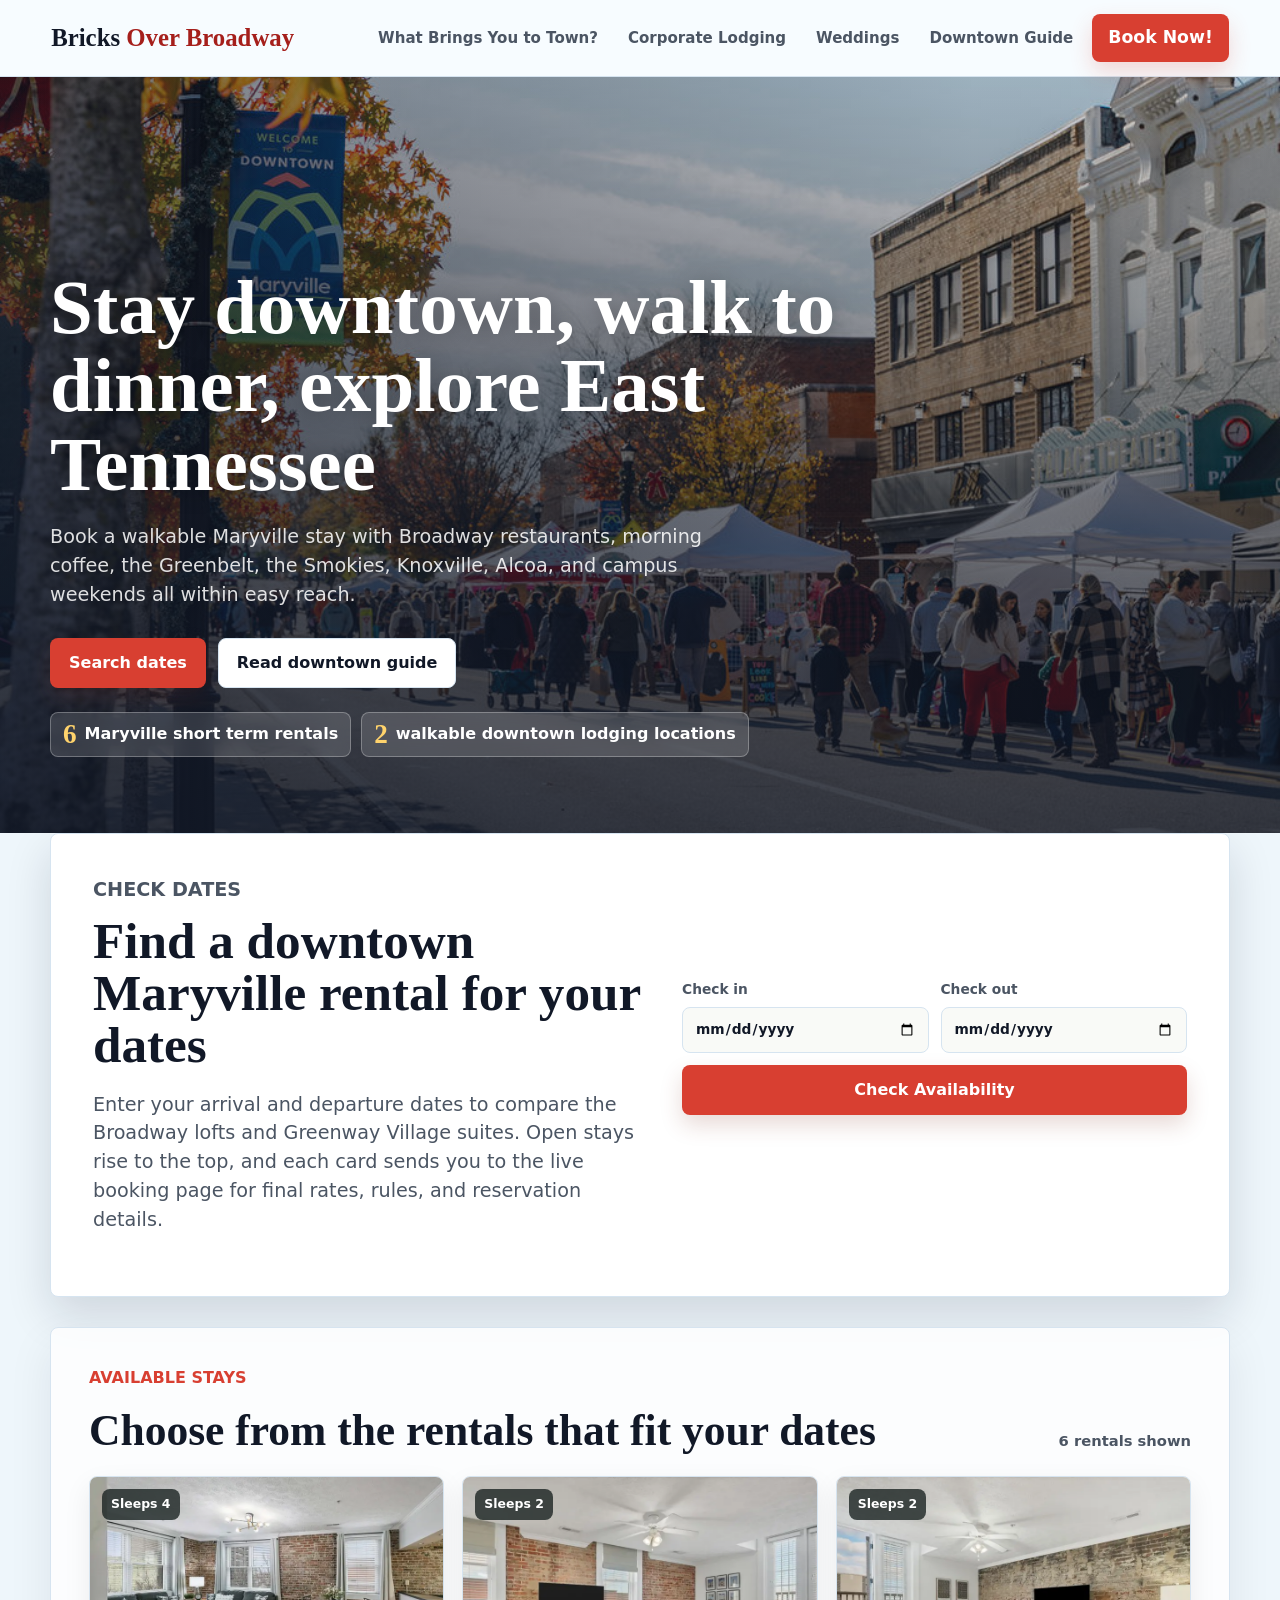
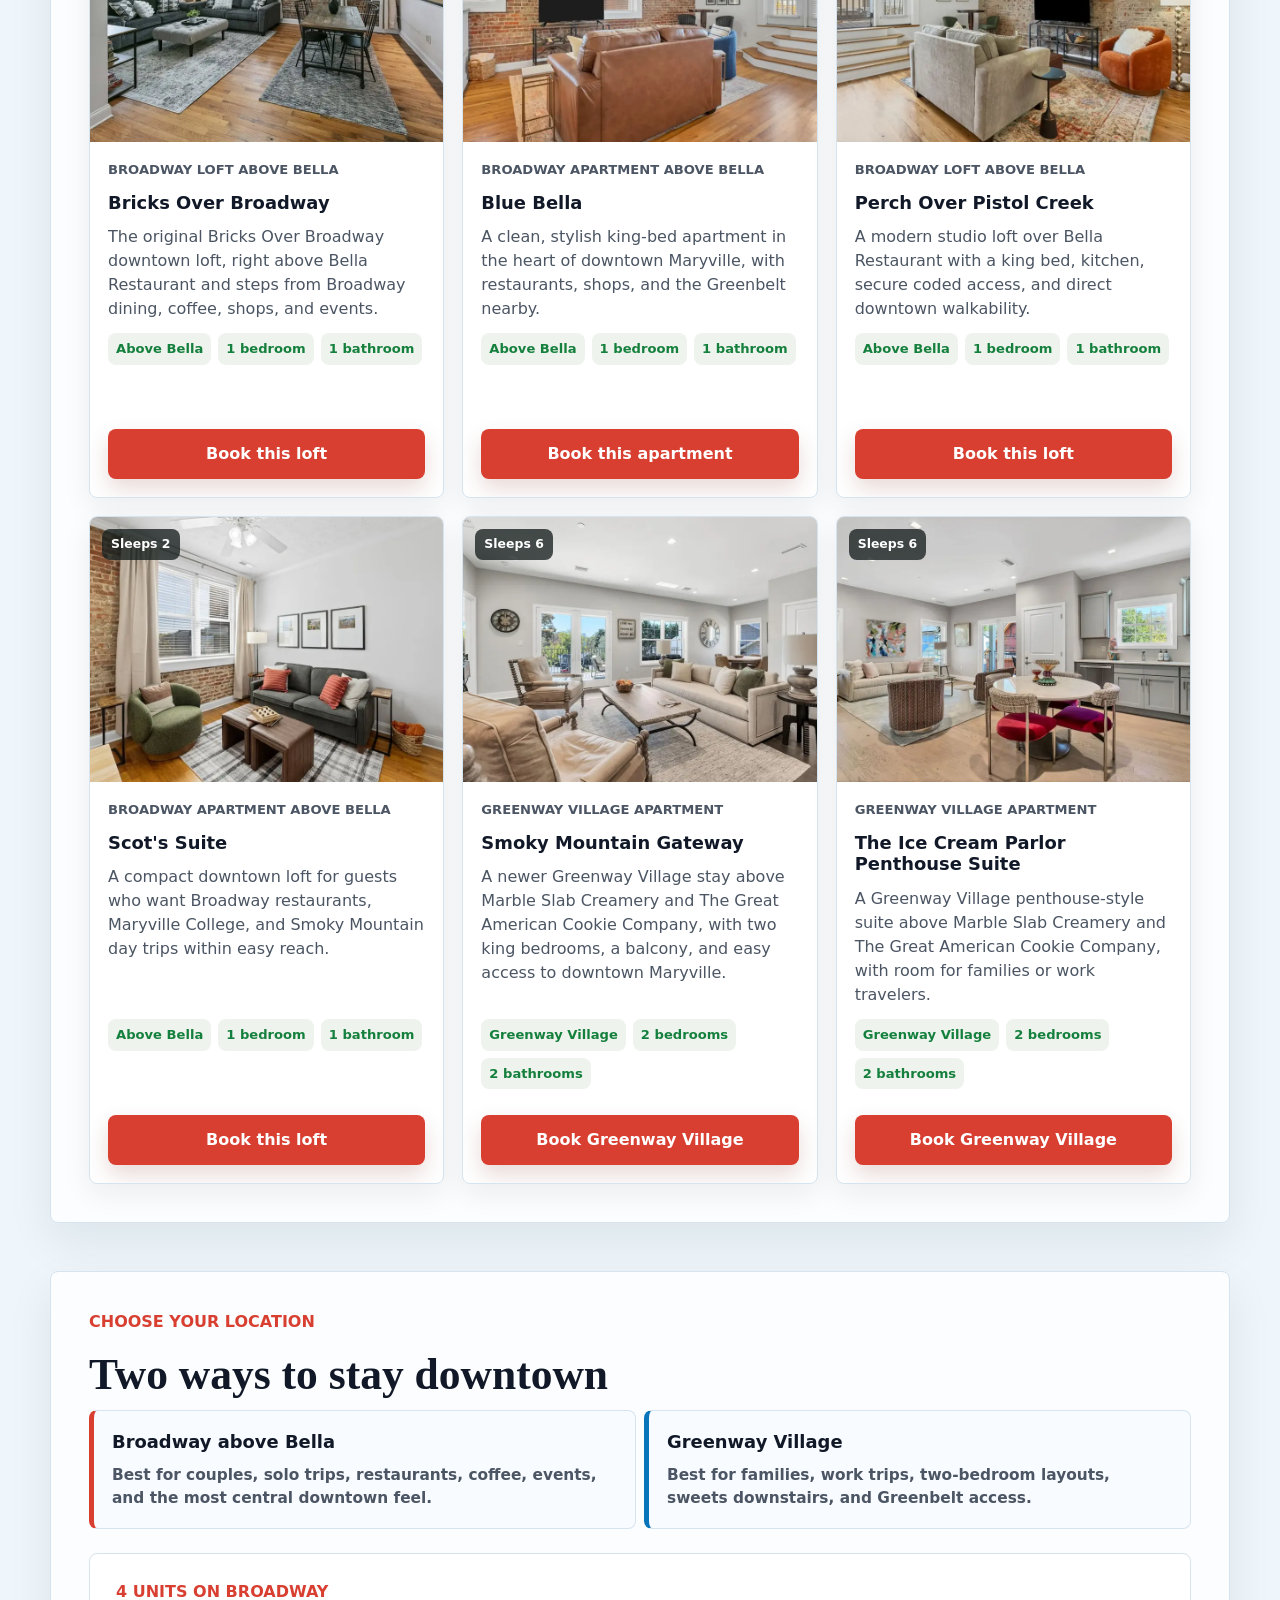
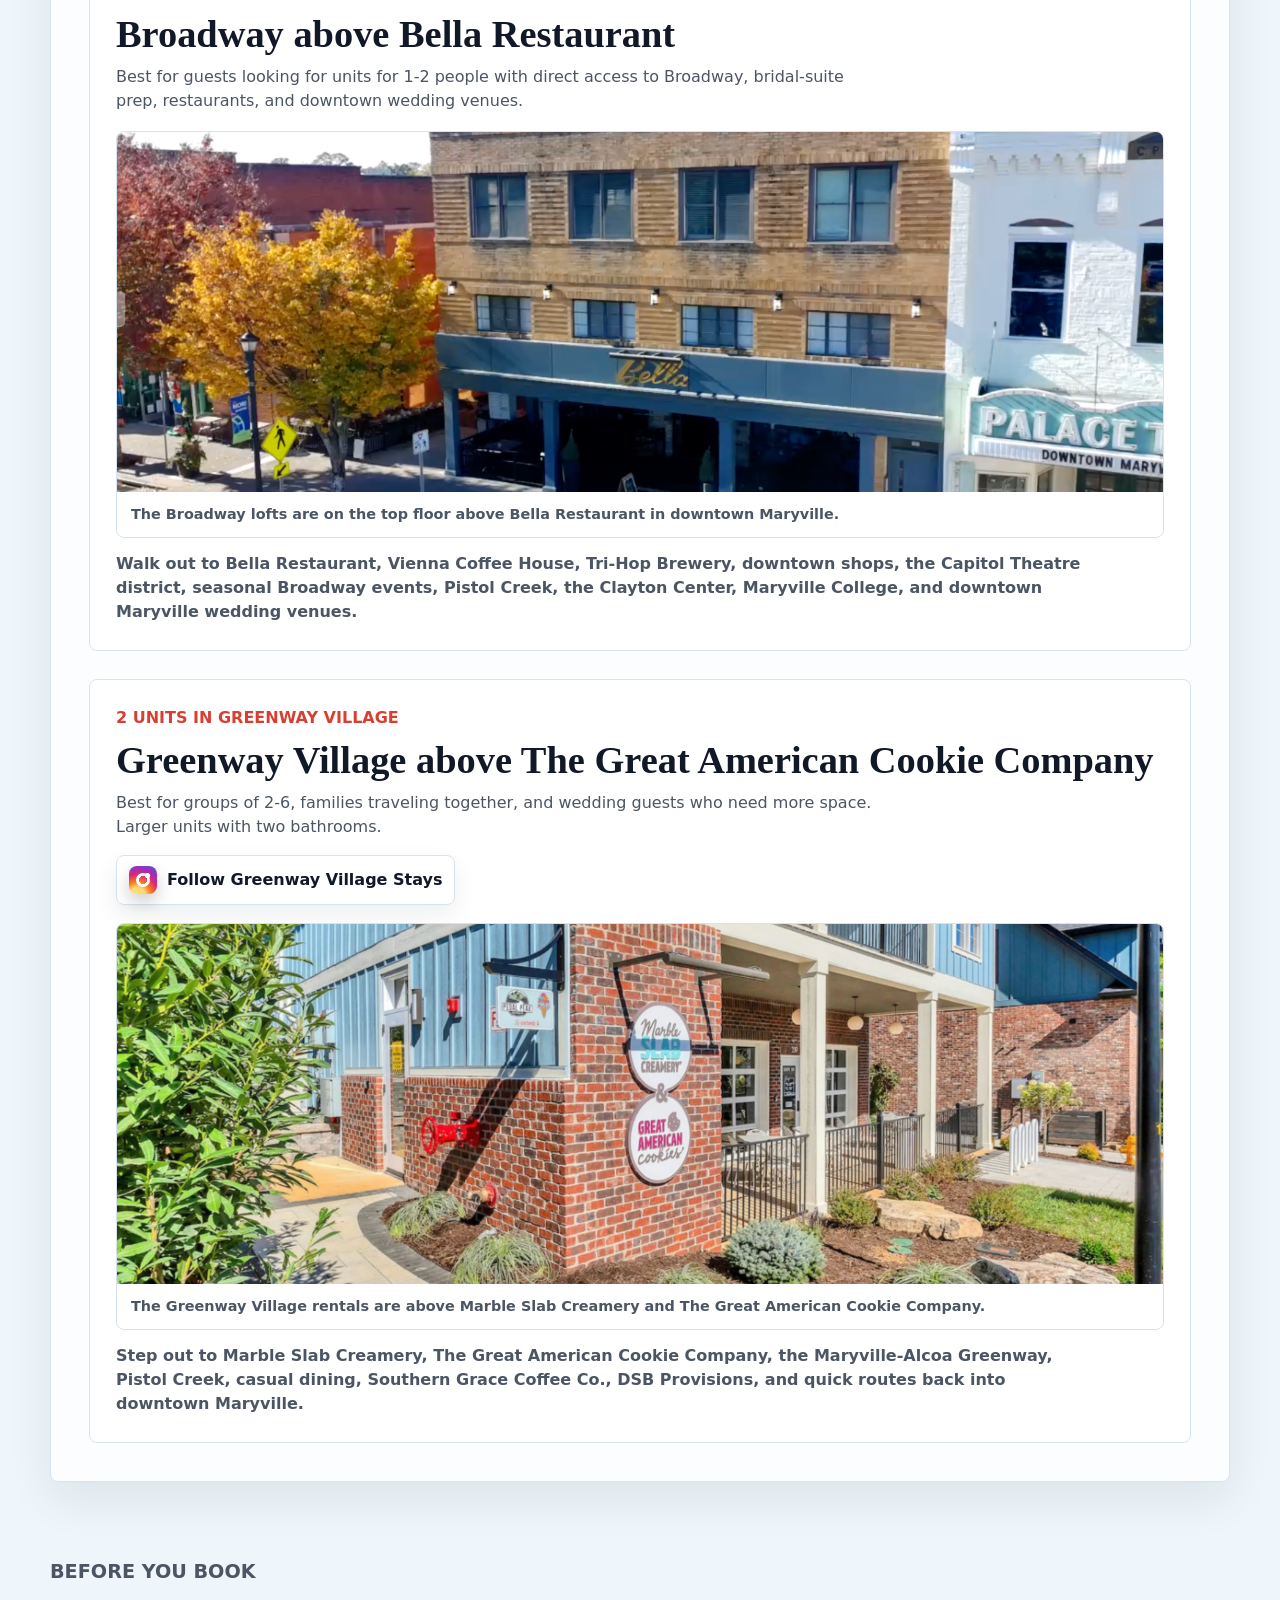
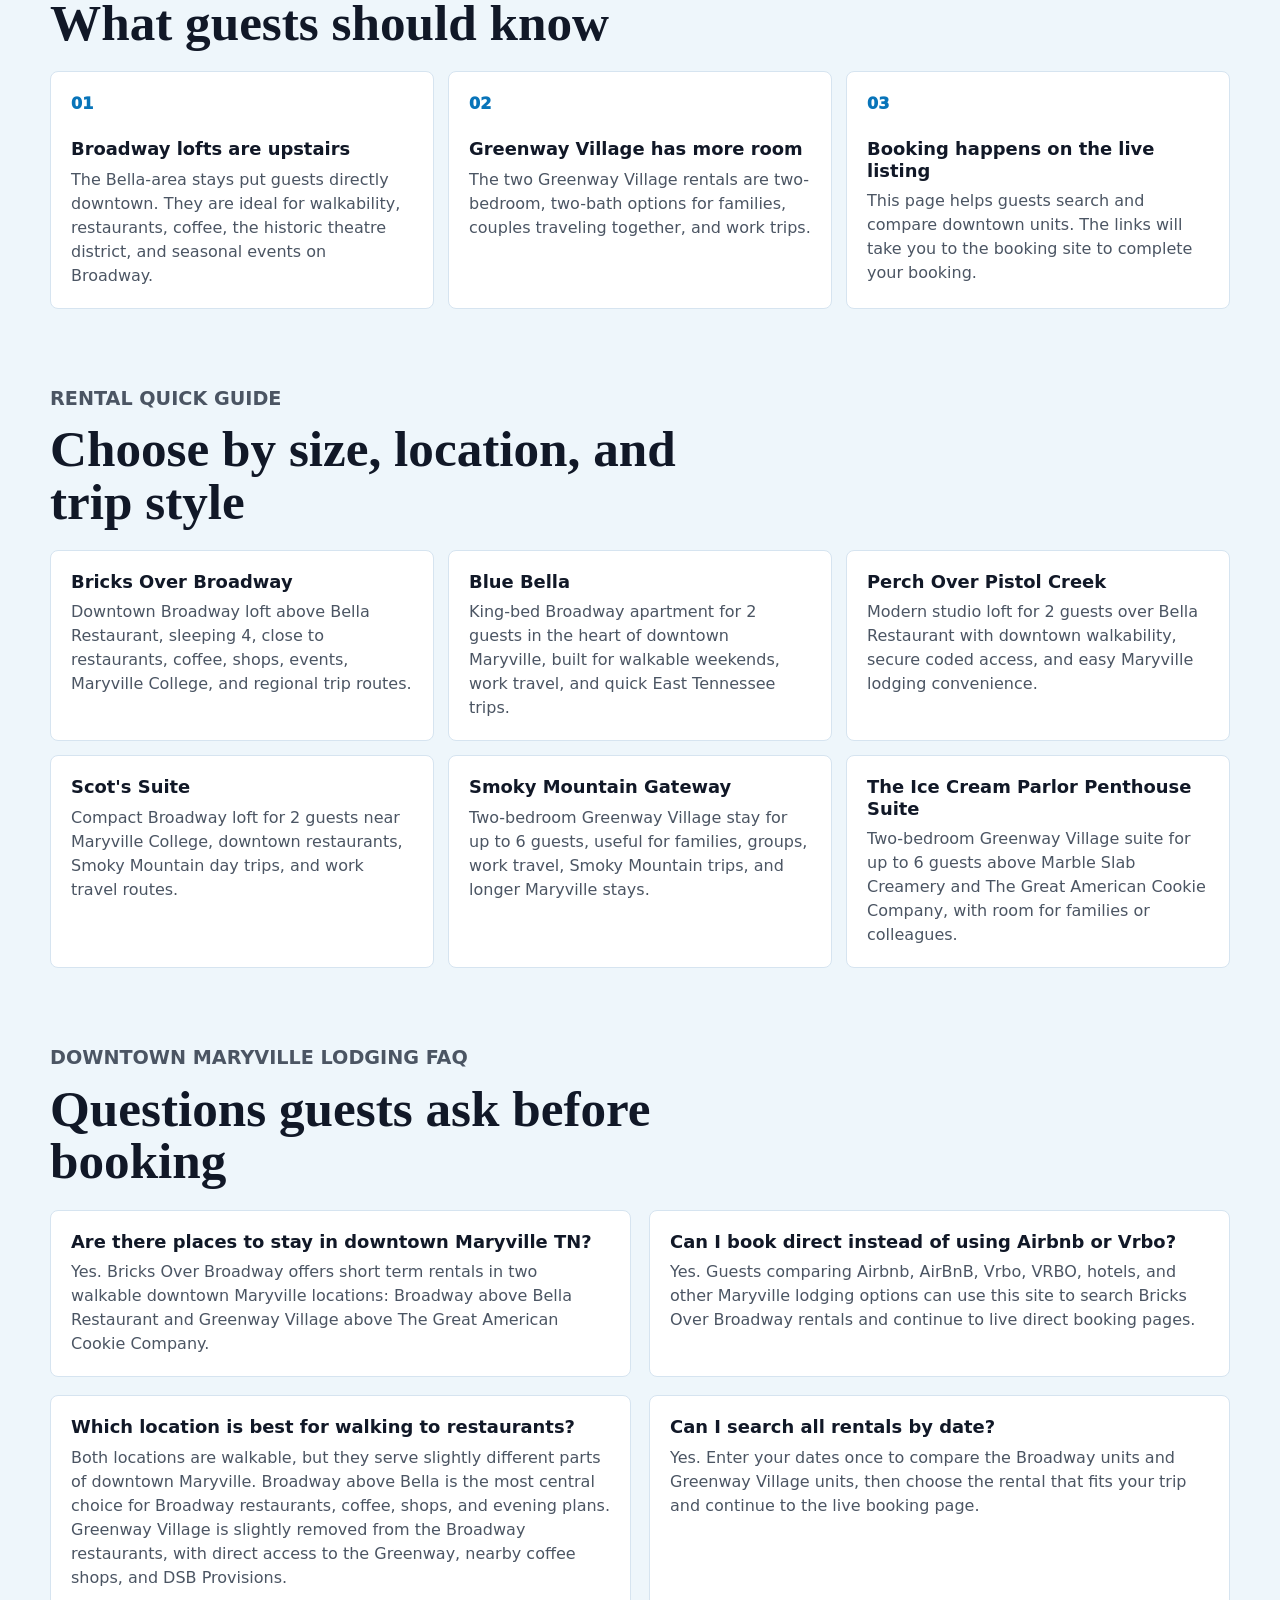
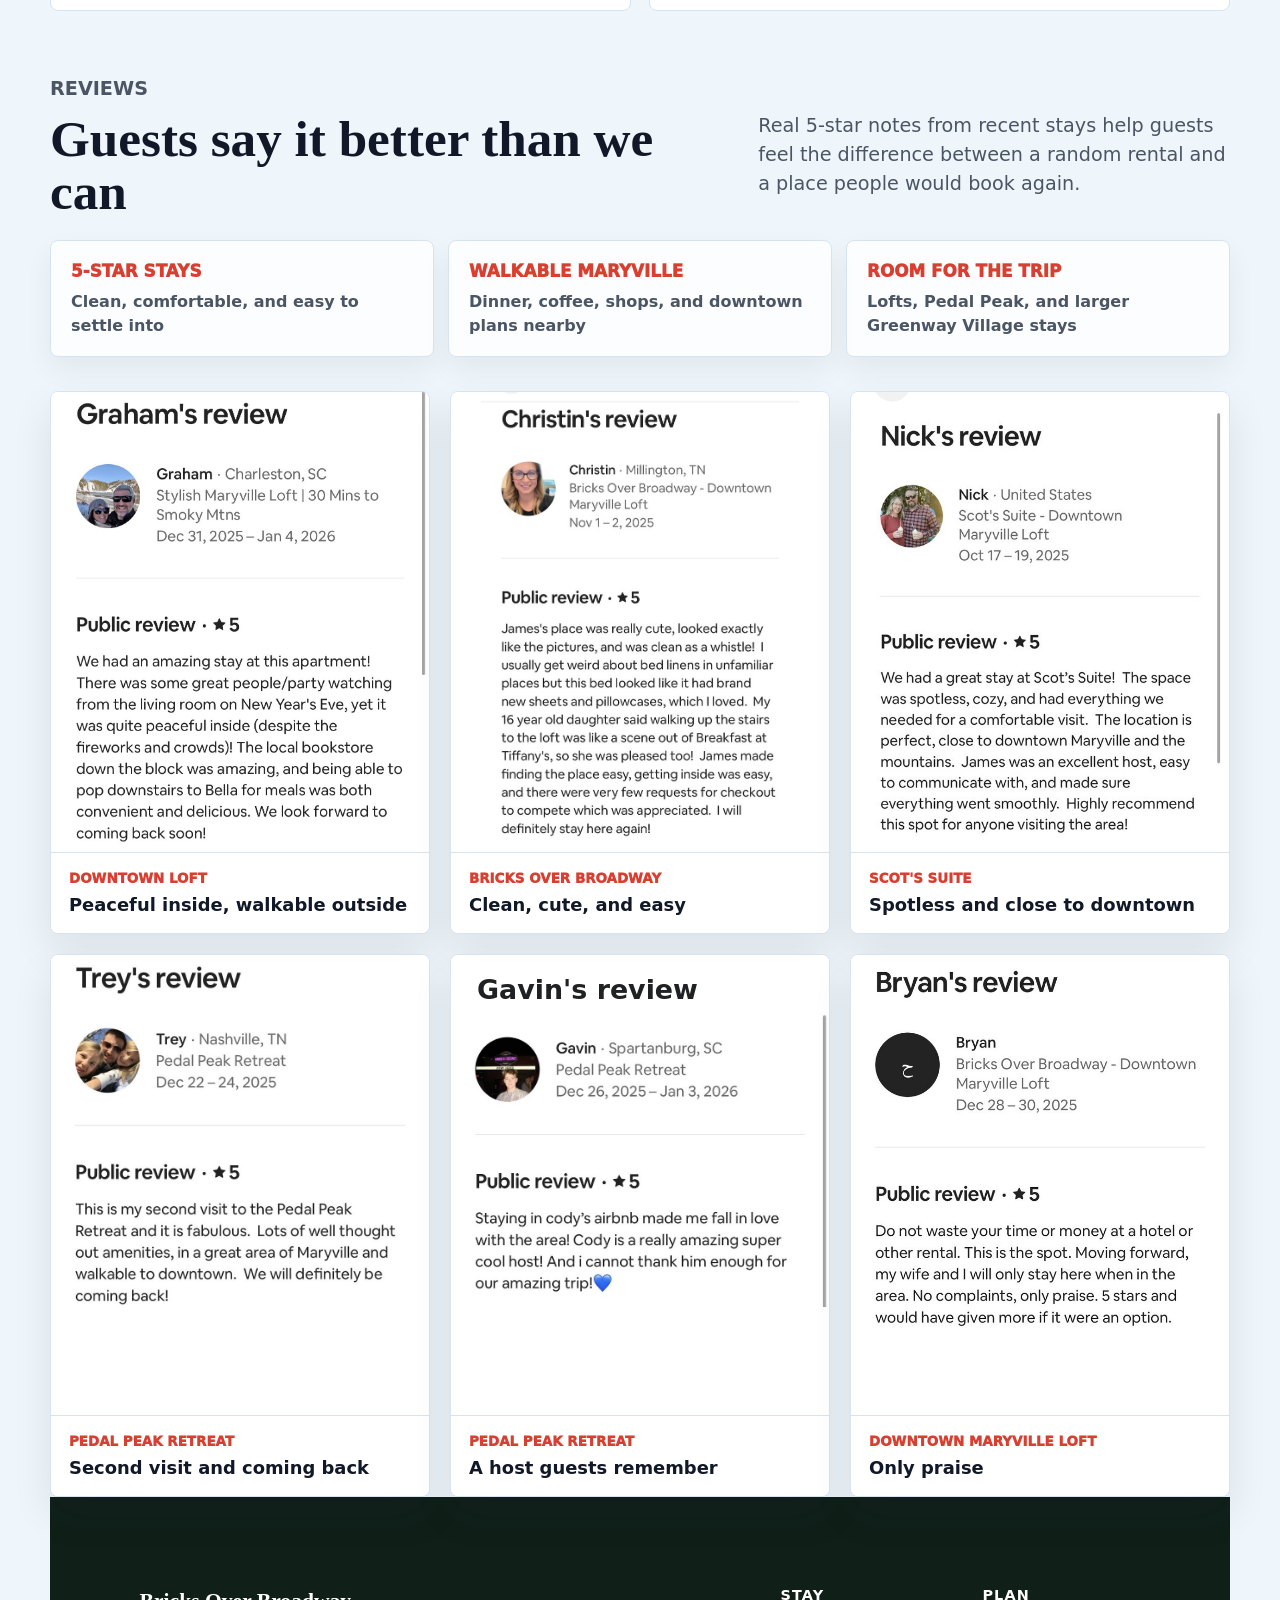
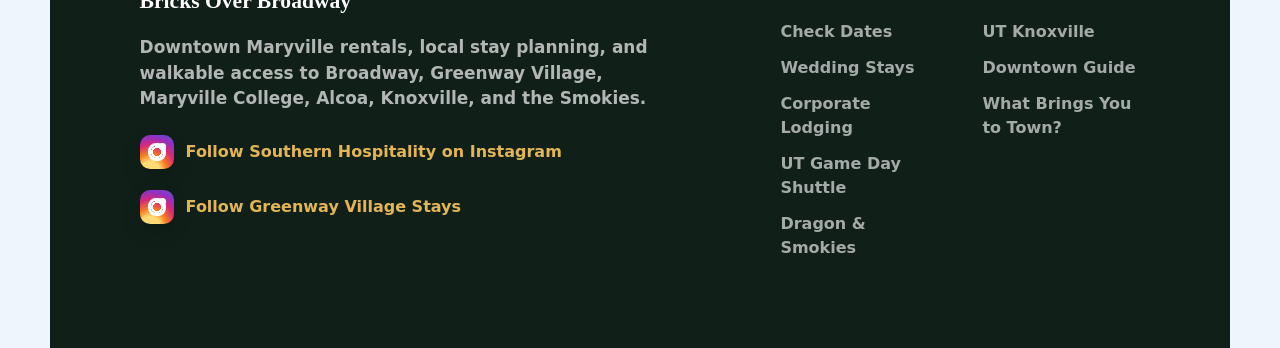
==== index.html @ f4b8ba06 "Normalize canonical domain for SEO" ====
<!DOCTYPE html>
<html lang="en">
<head>
  <meta charset="UTF-8" />
  <meta name="viewport" content="width=device-width, initial-scale=1.0" />
  <meta http-equiv="Cache-Control" content="no-store, no-cache, must-revalidate, max-age=0" />
  <meta http-equiv="Pragma" content="no-cache" />
  <meta http-equiv="Expires" content="0" />
  <title>Places to Stay in Downtown Maryville TN | Bricks Over Broadway</title>
  <meta name="description" content="Find downtown Maryville TN lodging and direct-book short term rentals near The Dragon, DENSO, Cirrus, Smith &amp; Wesson, Neyland Stadium, and UT Knoxville." />
  <link rel="canonical" href="https://bricksoverbroadway.com/" />
  <meta property="og:type" content="website" />
  <meta property="og:site_name" content="Bricks Over Broadway" />
  <meta property="og:title" content="Places to Stay in Downtown Maryville TN | Bricks Over Broadway" />
  <meta property="og:description" content="Check availability for downtown Maryville lodging in two walkable locations: Broadway above Bella Restaurant and Greenway Village above The Great American Cookie Company." />
  <meta property="og:url" content="https://bricksoverbroadway.com/" />
  <meta property="og:image" content="https://bricksoverbroadway.com/Assets/maryville-downtown-hero.jpg" />
  <link rel="stylesheet" href="styles.css?v=fast-preview-20260513" />
  <script type="application/ld+json">
  {
    "@context": "https://schema.org",
    "@type": "ItemList",
    "name": "Bricks Over Broadway Maryville rentals",
    "itemListElement": [
      {"@type": "ListItem", "position": 1, "name": "Bricks Over Broadway", "url": "https://stonehouserentals.holidayfuture.com/listings/131125"},
      {"@type": "ListItem", "position": 2, "name": "Blue Bella", "url": "https://stonehouserentals.holidayfuture.com/listings/326085"},
      {"@type": "ListItem", "position": 3, "name": "Perch Over Pistol Creek", "url": "https://stonehouserentals.holidayfuture.com/listings/326086"},
      {"@type": "ListItem", "position": 4, "name": "Scot's Suite", "url": "https://stonehouserentals.holidayfuture.com/listings/316937"},
      {"@type": "ListItem", "position": 5, "name": "The Ice Cream Parlor Penthouse Suite", "url": "https://stonehouserentals.holidayfuture.com/listings/455721"},
      {"@type": "ListItem", "position": 6, "name": "Smoky Mountain Gateway", "url": "https://stonehouserentals.holidayfuture.com/listings/456253"}
    ]
  }
  </script>
  <script type="application/ld+json">
  {
    "@context": "https://schema.org",
    "@type": "BreadcrumbList",
    "itemListElement": [
      {"@type": "ListItem", "position": 1, "name": "Home", "item": "https://bricksoverbroadway.com/"},
      {"@type": "ListItem", "position": 2, "name": "Browse Maryville Rentals", "item": "https://bricksoverbroadway.com/"}
    ]
  }
  </script>
  <script type="application/ld+json">
  {
    "@context": "https://schema.org",
    "@type": "FAQPage",
    "mainEntity": [
      {
        "@type": "Question",
        "name": "Are there places to stay in downtown Maryville TN?",
        "acceptedAnswer": {
          "@type": "Answer",
          "text": "Yes. Bricks Over Broadway offers downtown Maryville short term rentals in two walkable locations: Broadway above Bella Restaurant and Greenway Village above The Great American Cookie Company."
        }
      },
      {
        "@type": "Question",
        "name": "Can I book direct instead of using Airbnb or Vrbo?",
        "acceptedAnswer": {
          "@type": "Answer",
          "text": "Yes. Guests comparing Airbnb, AirBnB, Vrbo, VRBO, hotels, and Maryville lodging options can use this site to search Bricks Over Broadway rentals and continue to live direct booking pages."
        }
      },
      {
        "@type": "Question",
        "name": "Which Bricks Over Broadway location is best for walking to restaurants?",
        "acceptedAnswer": {
          "@type": "Answer",
          "text": "Both locations are walkable, but they serve slightly different parts of downtown Maryville. Broadway above Bella is the most central choice for Broadway restaurants, coffee, shops, and evening plans. Greenway Village is slightly removed from the Broadway restaurants, with direct access to the Greenway, nearby coffee shops, and DSB Provisions."
        }
      },
      {
        "@type": "Question",
        "name": "Can I search all Bricks Over Broadway rentals by date?",
        "acceptedAnswer": {
          "@type": "Answer",
          "text": "Yes. Enter your dates once to compare the Broadway units and Greenway Village units, then choose the rental that fits your trip and continue to the live booking page."
        }
      }
    ]
  }
  </script>
</head>
<body>
  <nav class="nav" aria-label="Main navigation">
    <a class="nav__logo" href="index.html" aria-label="Bricks Over Broadway home page">
      <span>Bricks</span> Over Broadway
    </a>
    <div class="nav__links">
      <a href="what-brings-you-to-town.html">What Brings You to Town?</a>
      <a href="maryville-work-travel-lodging.html">Corporate Lodging</a>
      <a href="maryville-wedding-venues-bridal-suites.html">Weddings</a>
      <a href="downtown-guide.html">Downtown Guide</a>
      <a class="nav__cta" href="#availability">Book Now!</a>
    </div>
  </nav>

  <header class="booking-hero" id="top">
    <img class="booking-hero__image" src="Assets/maryville-downtown-hero.jpg" alt="Downtown Maryville Tennessee festival on Broadway near the Capitol Theatre and Bella Restaurant" />
    <div class="booking-hero__overlay"></div>
    <div class="booking-hero__content">
      <h1>Stay downtown, walk to dinner, explore East Tennessee</h1>
      <p>
        Book a walkable Maryville stay with Broadway restaurants, morning coffee, the Greenbelt,
        the Smokies, Knoxville, Alcoa, and campus weekends all within easy reach.
      </p>
      <div class="hero__actions">
        <a class="button button--primary" href="#availability">Search dates</a>
        <a class="button button--secondary" href="downtown-guide.html">Read downtown guide</a>
      </div>
      <div class="booking-hero__facts" aria-label="Rental collection summary">
        <span><strong>6</strong> Maryville short term rentals</span>
        <span><strong>2</strong> walkable downtown lodging locations</span>
      </div>
    </div>
  </header>

  <main>
    <section class="availability booking-search" id="availability" aria-labelledby="availability-title">
      <div class="availability__copy">
        <p class="eyebrow">Check dates</p>
        <h2 id="availability-title">Find a downtown Maryville rental for your dates</h2>
        <p>
          Enter your arrival and departure dates to compare the Broadway lofts and Greenway Village suites.
          Open stays rise to the top, and each card sends you to the live booking page for final rates,
          rules, and reservation details.
        </p>
      </div>
      <div class="availability__form">
        <label>
          <span>Check in</span>
          <input id="checkin" type="date" />
        </label>
        <label>
          <span>Check out</span>
          <input id="checkout" type="date" />
        </label>
        <button class="button button--primary" id="availabilityBtn" type="button">Check Availability</button>
        <p id="availabilityNote" class="availability__note" aria-live="polite"></p>
      </div>
    </section>

    <section class="section booking-results" id="rentals" aria-labelledby="rentals-title">
      <div class="booking-results__intro">
        <div>
          <p class="eyebrow">Available stays</p>
          <h2 id="rentals-title">Choose from the rentals that fit your dates</h2>
        </div>
        <p id="listingCount">6 rentals shown</p>
      </div>
      <div class="rental-grid rental-grid--results" id="listingGrid"></div>
    </section>

    <section class="section booking-results booking-location-guide" aria-labelledby="locations-title">
      <div class="booking-results__intro">
        <div>
          <p class="eyebrow">Choose your location</p>
          <h2 id="locations-title">Two ways to stay downtown</h2>
        </div>
        <div class="zone-chooser" aria-label="Compare downtown Maryville lodging locations">
          <a href="#broadway-title">
            <strong>Broadway above Bella</strong>
            <span>Best for couples, solo trips, restaurants, coffee, events, and the most central downtown feel.</span>
          </a>
          <a href="#greenway-title">
            <strong>Greenway Village</strong>
            <span>Best for families, work trips, two-bedroom layouts, sweets downstairs, and Greenbelt access.</span>
          </a>
        </div>
      </div>

      <section class="booking-zone" aria-labelledby="broadway-title">
        <div class="booking-zone__head">
          <div>
            <p class="eyebrow">4 units on Broadway</p>
            <h3 id="broadway-title">Broadway above Bella Restaurant</h3>
            <p>Best for guests looking for units for 1-2 people with direct access to Broadway, bridal-suite prep, restaurants, and downtown wedding venues.</p>
          </div>
        </div>
        <figure class="zone-photo">
          <img src="Assets/bella-broadway-lofts.png" alt="Top-floor Bricks Over Broadway lofts above Bella Restaurant in downtown Maryville" />
          <figcaption>The Broadway lofts are on the top floor above Bella Restaurant in downtown Maryville.</figcaption>
        </figure>
        <p class="nearby-note">
          Walk out to Bella Restaurant, Vienna Coffee House, Tri-Hop Brewery, downtown shops, the Capitol Theatre district,
          seasonal Broadway events, Pistol Creek, the Clayton Center, Maryville College, and downtown Maryville wedding venues.
        </p>
      </section>

      <section class="booking-zone" aria-labelledby="greenway-title">
        <div class="booking-zone__head">
          <div>
            <p class="eyebrow">2 units in Greenway Village</p>
            <h3 id="greenway-title">Greenway Village above The Great American Cookie Company</h3>
            <p>Best for groups of 2-6, families traveling together, and wedding guests who need more space. Larger units with two bathrooms.</p>
            <a class="zone-instagram" href="https://www.instagram.com/greenwayvillagestays?igsh=ZXQ2bDRxaXQwdzM0" target="_blank" rel="noopener">
              <span class="footer__instagram-icon" aria-hidden="true"></span>
              Follow Greenway Village Stays
            </a>
          </div>
        </div>
        <figure class="zone-photo">
          <img src="Assets/greenway-village-cookie-company.png" alt="Greenway Village building in Maryville with Marble Slab Creamery and Great American Cookies below Bricks Over Broadway rentals" />
          <figcaption>The Greenway Village rentals are above Marble Slab Creamery and The Great American Cookie Company.</figcaption>
        </figure>
        <p class="nearby-note">
          Step out to Marble Slab Creamery, The Great American Cookie Company, the Maryville-Alcoa Greenway, Pistol Creek,
          casual dining, Southern Grace Coffee Co., DSB Provisions, and quick routes back into downtown Maryville.
        </p>
      </section>
    </section>

    <section class="section booking-guide" aria-labelledby="booking-guide-title">
      <div class="section__heading">
        <div>
          <p class="eyebrow">Before you book</p>
          <h2 id="booking-guide-title">What guests should know</h2>
        </div>
      </div>
      <div class="reason-grid">
        <article>
          <span>01</span>
          <h3>Broadway lofts are upstairs</h3>
          <p>The Bella-area stays put guests directly downtown. They are ideal for walkability, restaurants, coffee, the historic theatre district, and seasonal events on Broadway.</p>
        </article>
        <article>
          <span>02</span>
          <h3>Greenway Village has more room</h3>
          <p>The two Greenway Village rentals are two-bedroom, two-bath options for families, couples traveling together, and work trips.</p>
        </article>
        <article>
          <span>03</span>
          <h3>Booking happens on the live listing</h3>
          <p>This page helps guests search and compare downtown units. The links will take you to the booking site to complete your booking.</p>
        </article>
      </div>
    </section>

    <section class="section static-rental-summary" aria-labelledby="rental-summary-title">
      <div class="section__heading">
        <div>
          <p class="eyebrow">Rental quick guide</p>
          <h2 id="rental-summary-title">Choose by size, location, and trip style</h2>
        </div>
      </div>
      <div class="guide-list">
        <article>
          <h3>Bricks Over Broadway</h3>
          <p>Downtown Broadway loft above Bella Restaurant, sleeping 4, close to restaurants, coffee, shops, events, Maryville College, and regional trip routes.</p>
        </article>
        <article>
          <h3>Blue Bella</h3>
          <p>King-bed Broadway apartment for 2 guests in the heart of downtown Maryville, built for walkable weekends, work travel, and quick East Tennessee trips.</p>
        </article>
        <article>
          <h3>Perch Over Pistol Creek</h3>
          <p>Modern studio loft for 2 guests over Bella Restaurant with downtown walkability, secure coded access, and easy Maryville lodging convenience.</p>
        </article>
        <article>
          <h3>Scot's Suite</h3>
          <p>Compact Broadway loft for 2 guests near Maryville College, downtown restaurants, Smoky Mountain day trips, and work travel routes.</p>
        </article>
        <article>
          <h3>Smoky Mountain Gateway</h3>
          <p>Two-bedroom Greenway Village stay for up to 6 guests, useful for families, groups, work travel, Smoky Mountain trips, and longer Maryville stays.</p>
        </article>
        <article>
          <h3>The Ice Cream Parlor Penthouse Suite</h3>
          <p>Two-bedroom Greenway Village suite for up to 6 guests above Marble Slab Creamery and The Great American Cookie Company, with room for families or colleagues.</p>
        </article>
      </div>
    </section>

    <section class="section booking-faq" aria-labelledby="booking-faq-title">
      <div class="section__heading">
        <div>
          <p class="eyebrow">Downtown Maryville lodging FAQ</p>
          <h2 id="booking-faq-title">Questions guests ask before booking</h2>
        </div>
      </div>
      <div class="faq-list">
        <article>
          <h3>Are there places to stay in downtown Maryville TN?</h3>
          <p>Yes. Bricks Over Broadway offers short term rentals in two walkable downtown Maryville locations: Broadway above Bella Restaurant and Greenway Village above The Great American Cookie Company.</p>
        </article>
        <article>
          <h3>Can I book direct instead of using Airbnb or Vrbo?</h3>
          <p>Yes. Guests comparing Airbnb, AirBnB, Vrbo, VRBO, hotels, and other Maryville lodging options can use this site to search Bricks Over Broadway rentals and continue to live direct booking pages.</p>
        </article>
        <article>
          <h3>Which location is best for walking to restaurants?</h3>
          <p>Both locations are walkable, but they serve slightly different parts of downtown Maryville. Broadway above Bella is the most central choice for Broadway restaurants, coffee, shops, and evening plans. Greenway Village is slightly removed from the Broadway restaurants, with direct access to the Greenway, nearby coffee shops, and DSB Provisions.</p>
        </article>
        <article>
          <h3>Can I search all rentals by date?</h3>
          <p>Yes. Enter your dates once to compare the Broadway units and Greenway Village units, then choose the rental that fits your trip and continue to the live booking page.</p>
        </article>
      </div>
    </section>

    <section class="section guest-reviews" aria-labelledby="guest-reviews-title">
      <div class="section__heading">
        <div>
          <p class="eyebrow">Reviews</p>
          <h2 id="guest-reviews-title">Guests say it better than we can</h2>
        </div>
        <p>Real 5-star notes from recent stays help guests feel the difference between a random rental and a place people would book again.</p>
      </div>
      <div class="review-proof">
        <article>
          <strong>5-star stays</strong>
          <span>Clean, comfortable, and easy to settle into</span>
        </article>
        <article>
          <strong>Walkable Maryville</strong>
          <span>Dinner, coffee, shops, and downtown plans nearby</span>
        </article>
        <article>
          <strong>Room for the trip</strong>
          <span>Lofts, Pedal Peak, and larger Greenway Village stays</span>
        </article>
      </div>
      <div class="review-card-grid">
        <figure class="review-card review-card--wide">
          <div class="review-card__media">
            <img src="Assets/reviews/graham-loft-review.jpg" alt="Graham's 5-star public review of a downtown Maryville loft stay" loading="lazy" decoding="async" />
          </div>
          <figcaption>
            <span>Downtown loft</span>
            <strong>Peaceful inside, walkable outside</strong>
          </figcaption>
        </figure>
        <figure class="review-card">
          <div class="review-card__media">
            <img src="Assets/reviews/christin-loft-review.jpg" alt="Christin's 5-star public review mentioning clean linens, easy check-in, and staying again" loading="lazy" decoding="async" />
          </div>
          <figcaption>
            <span>Bricks Over Broadway</span>
            <strong>Clean, cute, and easy</strong>
          </figcaption>
        </figure>
        <figure class="review-card">
          <div class="review-card__media">
            <img src="Assets/reviews/nick-loft-review.jpg" alt="Nick's 5-star public review of Scot's Suite in downtown Maryville" loading="lazy" decoding="async" />
          </div>
          <figcaption>
            <span>Scot's Suite</span>
            <strong>Spotless and close to downtown</strong>
          </figcaption>
        </figure>
        <figure class="review-card">
          <div class="review-card__media">
            <img src="Assets/reviews/trey-pedal-peak-review.jpg" alt="Trey's 5-star public review of Pedal Peak Retreat in Maryville" loading="lazy" decoding="async" />
          </div>
          <figcaption>
            <span>Pedal Peak Retreat</span>
            <strong>Second visit and coming back</strong>
          </figcaption>
        </figure>
        <figure class="review-card">
          <div class="review-card__media review-card__media--with-title">
            <b>Gavin's review</b>
            <img src="Assets/reviews/gavin-pedal-peak-review.jpg" alt="Gavin's 5-star public review of Pedal Peak Retreat" loading="lazy" decoding="async" />
          </div>
          <figcaption>
            <span>Pedal Peak Retreat</span>
            <strong>A host guests remember</strong>
          </figcaption>
        </figure>
        <figure class="review-card">
          <div class="review-card__media">
            <img src="Assets/reviews/bryan-loft-review.jpg" alt="Bryan's 5-star public review recommending a Bricks Over Broadway downtown Maryville loft over a hotel" loading="lazy" decoding="async" />
          </div>
          <figcaption>
            <span>Downtown Maryville loft</span>
            <strong>Only praise</strong>
          </figcaption>
        </figure>
      </div>
    </section>
  </main>

  <footer class="footer">
    <!-- footer-build: instagram-footer-20260513 -->
    <div class="footer__brand">
      <strong>Bricks Over Broadway</strong>
      <p>Downtown Maryville rentals, local stay planning, and walkable access to Broadway, Greenway Village, Maryville College, Alcoa, Knoxville, and the Smokies.</p>
      <a class="footer__social" href="https://www.instagram.com/southern_hospitality_prop/" target="_blank" rel="noopener">
        <span class="footer__instagram-icon" aria-hidden="true"></span>
        Follow Southern Hospitality on Instagram
      </a>
      <a class="footer__social" href="https://www.instagram.com/greenwayvillagestays?igsh=ZXQ2bDRxaXQwdzM0" target="_blank" rel="noopener">
        <span class="footer__instagram-icon" aria-hidden="true"></span>
        Follow Greenway Village Stays
      </a>
    </div>
    <div class="footer__links">
      <div>
        <strong>Stay</strong>
        <a href="#availability">Check Dates</a>
        <a href="maryville-wedding-venues-bridal-suites.html">Wedding Stays</a>
        <a href="maryville-work-travel-lodging.html">Corporate Lodging</a>
        <a href="ut-football-game-day-shuttle-maryville.html">UT Game Day Shuttle</a>
        <a href="tail-of-the-dragon-smoky-mountains-lodging.html">Dragon &amp; Smokies</a>
      </div>
      <div>
        <strong>Plan</strong>
        <a href="neyland-stadium-ut-knoxville-lodging.html">UT Knoxville</a>
        <a href="downtown-guide.html">Downtown Guide</a>
        <a href="what-brings-you-to-town.html">What Brings You to Town?</a>
      </div>
    </div>
  </footer>

  <script src="rentals.js"></script>
</body>
</html>
---- styles.css ----
:root {
  --ink: #111827;
  --muted: #4b5563;
  --line: #d6e4f0;
  --paper: #eef7ff;
  --white: #ffffff;
  --brick: #d83f31;
  --brick-dark: #a51f1b;
  --moss: #15803d;
  --river: #0874b9;
  --sun: #f5b51b;
  --shadow: 0 18px 45px rgba(17, 24, 39, 0.14);
}

* {
  box-sizing: border-box;
}

html {
  scroll-behavior: smooth;
}

body {
  margin: 0;
  color: var(--ink);
  background: #eef6fb;
  font-family: Inter, ui-sans-serif, system-ui, -apple-system, BlinkMacSystemFont, "Segoe UI", sans-serif;
  line-height: 1.5;
}

a {
  color: inherit;
}

img {
  display: block;
  max-width: 100%;
}

.nav {
  position: sticky;
  top: 0;
  z-index: 20;
  display: flex;
  align-items: center;
  justify-content: space-between;
  gap: 24px;
  padding: 14px clamp(18px, 4vw, 54px);
  background: rgba(248, 252, 255, 0.94);
  border-bottom: 1px solid var(--line);
  backdrop-filter: blur(16px);
}

.nav__logo {
  color: var(--brick-dark);
  font-family: Georgia, "Times New Roman", serif;
  font-size: clamp(1.2rem, 2.2vw, 1.55rem);
  font-weight: 800;
  text-decoration: none;
  white-space: nowrap;
}

.nav__logo span {
  color: var(--ink);
}

.nav__links {
  display: flex;
  align-items: center;
  gap: 8px;
  font-size: clamp(0.94rem, 1vw, 1.06rem);
  font-weight: 750;
}

.nav__links a {
  color: var(--muted);
  text-decoration: none;
  white-space: nowrap;
}

.nav__links a:not(.nav__cta) {
  padding: 8px 10px;
  border: 1px solid transparent;
  border-radius: 8px;
}

.nav__links a:hover {
  color: var(--brick);
}

.nav__links a:not(.nav__cta):hover {
  color: var(--ink);
  background: var(--white);
  border-color: var(--line);
  box-shadow: 0 8px 22px rgba(17, 24, 39, 0.08);
}

.nav__cta {
  flex: 0 0 auto;
  padding: 11px 16px;
  color: var(--white) !important;
  background: var(--brick);
  border-radius: 8px;
  font-size: 1.08rem;
  font-weight: 900;
  box-shadow: 0 10px 22px rgba(216, 63, 49, 0.2);
}

.hero {
  min-height: 64vh;
  display: grid;
  grid-template-columns: minmax(0, 1.05fr) minmax(320px, 0.95fr);
  gap: clamp(28px, 5vw, 72px);
  align-items: center;
  padding: clamp(42px, 7vw, 92px) clamp(18px, 5vw, 72px) clamp(36px, 5vw, 58px);
  overflow: hidden;
}

.hero--reasons {
  min-height: auto;
  padding-top: clamp(18px, 3vw, 34px);
  padding-bottom: clamp(20px, 3.5vw, 38px);
}

.hero--reasons .hero__media {
  height: min(58vh, 560px);
  min-height: 360px;
}

.hero--reasons + main .section:first-child {
  padding-top: clamp(16px, 2.6vw, 30px);
}

.hero--video {
  position: relative;
  display: flex;
  align-items: center;
  min-height: 85vh;
  padding: clamp(70px, 10vw, 124px) clamp(18px, 5vw, 72px) clamp(62px, 8vw, 96px);
}

.hero__video {
  position: absolute;
  inset: 0;
  width: 100%;
  height: 100%;
  object-fit: cover;
}

.hero__shade {
  position: absolute;
  inset: 0;
  background:
    linear-gradient(90deg, rgba(10, 16, 24, 0.74), rgba(10, 16, 24, 0.48) 48%, rgba(10, 16, 24, 0.2)),
    rgba(10, 16, 24, 0.26);
}

.guide-hero {
  width: min(1180px, calc(100% - 36px));
  min-height: 72vh;
  display: grid;
  grid-template-columns: minmax(0, 0.95fr) minmax(320px, 0.8fr);
  gap: clamp(28px, 5vw, 72px);
  align-items: center;
  margin: 0 auto;
  padding: clamp(42px, 7vw, 86px) 0 clamp(28px, 5vw, 58px);
}

.booking-hero {
  position: relative;
  min-height: 84vh;
  display: flex;
  align-items: flex-end;
  overflow: hidden;
  margin: 0;
  padding: 0;
  background: var(--ink);
}

.booking-hero__image {
  position: absolute;
  inset: 0;
  width: 100%;
  height: 100%;
  object-fit: cover;
}

.booking-hero__overlay {
  position: absolute;
  inset: 0;
  background:
    linear-gradient(to top, rgba(17, 24, 39, 0.78) 0%, rgba(17, 24, 39, 0.52) 48%, rgba(17, 24, 39, 0.12) 100%),
    linear-gradient(90deg, rgba(17, 24, 39, 0.54), rgba(17, 24, 39, 0.08) 76%);
}

.booking-hero__content {
  position: relative;
  z-index: 1;
  width: min(1180px, calc(100% - 36px));
  margin: 0 auto;
  padding: 0 0 clamp(44px, 7vw, 76px);
}

.booking-hero h1 {
  max-width: 820px;
  color: var(--white);
  text-shadow: 0 2px 22px rgba(0, 0, 0, 0.28);
}

.booking-hero p:not(.eyebrow) {
  max-width: 680px;
  color: rgba(255, 255, 255, 0.86);
  font-size: clamp(1rem, 1.5vw, 1.2rem);
}

.booking-hero .eyebrow {
  color: #ffd36c;
  text-shadow: 0 2px 14px rgba(0, 0, 0, 0.32);
}

.booking-hero__facts {
  display: flex;
  flex-wrap: wrap;
  gap: 10px;
  margin-top: 24px;
}

.booking-hero__facts span {
  display: inline-flex;
  align-items: center;
  gap: 8px;
  min-height: 42px;
  padding: 8px 12px;
  color: var(--white);
  background: rgba(255, 255, 255, 0.14);
  border: 1px solid rgba(255, 255, 255, 0.28);
  border-radius: 8px;
  backdrop-filter: blur(10px);
  font-weight: 850;
}

.booking-hero__facts strong {
  color: #ffd36c;
  font-family: Georgia, "Times New Roman", serif;
  font-size: 1.7rem;
  line-height: 1;
}

.landing-hero {
  position: relative;
  min-height: 82vh;
  display: flex;
  align-items: flex-end;
  overflow: hidden;
  background: var(--ink);
}

.landing-hero__image {
  position: absolute;
  inset: 0;
  width: 100%;
  height: 100%;
  object-fit: cover;
}

.landing-hero--work .landing-hero__image {
  object-position: center center;
}

.landing-hero--work .landing-hero__content {
  width: min(1220px, calc(100% - 64px));
  min-height: 82vh;
  display: grid;
  grid-template-columns: minmax(0, 0.95fr) minmax(360px, 0.7fr);
  grid-template-rows: auto 1fr auto auto;
  column-gap: clamp(44px, 9vw, 130px);
  align-items: end;
  margin: 0 auto;
  padding: clamp(34px, 5vw, 62px) 0 clamp(34px, 5vw, 62px);
}

.landing-hero--work h1 {
  grid-column: 1;
  grid-row: 1;
  align-self: start;
  max-width: 640px;
  margin: 0;
  font-size: clamp(2.8rem, 5.4vw, 5.15rem);
  line-height: 1.08;
}

.landing-hero--work h1 span {
  padding: 0;
  background: transparent;
}

.landing-hero--work p:not(.eyebrow) {
  grid-column: 2;
  grid-row: 3;
  justify-self: end;
  max-width: 520px;
  padding: 0;
  background: transparent;
  border-radius: 0;
}

.landing-hero--work .eyebrow {
  display: none;
}

.landing-hero--work .hero__actions {
  grid-column: 2;
  grid-row: 4;
  justify-self: end;
  padding: 0;
  background: transparent;
  border-radius: 0;
}

.landing-hero--mountains .landing-hero__image {
  object-position: center 35%;
}

.landing-hero--neyland .landing-hero__image {
  object-position: center;
}

.landing-hero--weddings .landing-hero__image {
  object-position: center 42%;
}

.landing-hero__overlay {
  position: absolute;
  inset: 0;
  background:
    linear-gradient(to top, rgba(17, 24, 39, 0.82) 0%, rgba(17, 24, 39, 0.48) 54%, rgba(17, 24, 39, 0.08) 100%),
    linear-gradient(90deg, rgba(17, 24, 39, 0.62), rgba(17, 24, 39, 0.12) 78%);
}

.landing-hero__content {
  position: relative;
  z-index: 1;
  width: min(1180px, calc(100% - 36px));
  margin: 0 auto;
  padding: clamp(70px, 9vw, 108px) 0 clamp(40px, 6vw, 68px);
}

.landing-hero .eyebrow {
  color: #ffd36c;
  text-shadow: 0 2px 14px rgba(0, 0, 0, 0.32);
}

.landing-hero h1 {
  max-width: 940px;
  color: var(--white);
  font-size: clamp(2.55rem, 5.15vw, 4.85rem);
  text-shadow: 0 2px 22px rgba(0, 0, 0, 0.3);
}

.landing-hero p:not(.eyebrow) {
  max-width: 720px;
  color: rgba(255, 255, 255, 0.9);
  font-size: clamp(1rem, 1.5vw, 1.22rem);
  font-weight: 650;
}

.booking-hero__visual {
  display: grid;
  gap: 14px;
}

.booking-hero__visual > img {
  width: 100%;
  aspect-ratio: 4 / 3;
  object-fit: cover;
  border: 8px solid var(--white);
  border-radius: 8px;
  box-shadow: var(--shadow);
}

.maryville-hero-gallery {
  display: grid;
  grid-template-columns: repeat(2, minmax(0, 1fr));
  gap: 12px;
}

.maryville-hero-gallery figure {
  position: relative;
  min-height: 190px;
  margin: 0;
  overflow: hidden;
  border: 8px solid var(--white);
  border-radius: 8px;
  box-shadow: 0 10px 28px rgba(24, 32, 31, 0.08);
}

.maryville-hero-gallery__main {
  grid-column: 1 / -1;
  min-height: 255px !important;
}

.maryville-hero-gallery img {
  width: 100%;
  height: 100%;
  object-fit: cover;
}

.maryville-hero-gallery figcaption {
  position: absolute;
  left: 12px;
  bottom: 12px;
  padding: 7px 9px;
  color: var(--white);
  background: rgba(24, 32, 31, 0.72);
  border-radius: 8px;
  font-size: 0.82rem;
  font-weight: 900;
}

.booking-hero__panel {
  display: grid;
  gap: 12px;
}

.booking-hero__panel div {
  display: grid;
  grid-template-columns: 72px 1fr;
  gap: 14px;
  align-items: center;
  min-height: 104px;
  padding: 14px 18px;
  background: var(--white);
  border: 1px solid var(--line);
  border-radius: 8px;
  box-shadow: 0 10px 28px rgba(24, 32, 31, 0.07);
}

.booking-hero__panel strong {
  color: var(--brick);
  font-family: Georgia, "Times New Roman", serif;
  font-size: clamp(3rem, 5vw, 4.25rem);
  line-height: 1;
}

.booking-hero__panel span {
  color: var(--muted);
  font-size: clamp(1rem, 1.5vw, 1.22rem);
  font-weight: 850;
}

.guide-hero h1 {
  max-width: 760px;
}

.guide-hero p:not(.eyebrow) {
  max-width: 660px;
  color: var(--muted);
  font-size: clamp(1rem, 1.5vw, 1.2rem);
}

.guide-hero__image {
  min-height: 520px;
  border: 8px solid var(--white);
  border-radius: 8px;
  box-shadow: var(--shadow);
  background-image:
    linear-gradient(rgba(24, 32, 31, 0.06), rgba(24, 32, 31, 0.06)),
    url("https://commons.wikimedia.org/wiki/Special:FilePath/Maryville-Broadway-block-tn.jpg");
  background-size: cover;
  background-position: center;
}

.guide-hero--editorial {
  grid-template-columns: minmax(0, 0.75fr) minmax(440px, 1fr);
  min-height: auto;
  padding-top: clamp(20px, 3vw, 36px);
  padding-bottom: clamp(20px, 3.8vw, 44px);
}

.guide-hero--editorial h1 {
  max-width: 680px;
  font-size: clamp(2.75rem, 4.8vw, 5.1rem);
}

.guide-collage {
  display: grid;
  grid-template-columns: 0.82fr 0.64fr;
  grid-template-rows: 1fr 1fr;
  gap: 14px;
  min-height: 560px;
}

.guide-collage figure {
  position: relative;
  overflow: hidden;
  margin: 0;
  border: 8px solid var(--white);
  border-radius: 8px;
  box-shadow: var(--shadow);
  background: var(--white);
}

.guide-collage__main {
  grid-row: 1 / -1;
}

.guide-collage img {
  width: 100%;
  height: 100%;
  object-fit: cover;
}

.guide-collage figcaption {
  position: absolute;
  left: 14px;
  right: 14px;
  bottom: 14px;
  padding: 10px 12px;
  color: var(--white);
  background: rgba(17, 24, 39, 0.72);
  border-radius: 8px;
  font-size: 0.86rem;
  font-weight: 900;
}

.hero__content {
  position: relative;
  z-index: 1;
  max-width: 720px;
}

.hero--video .hero__content {
  color: var(--white);
}

.eyebrow {
  margin: 0 0 10px;
  color: var(--brick);
  font-size: 0.78rem;
  font-weight: 850;
  letter-spacing: 0;
  text-transform: uppercase;
}

h1,
h2,
h3,
p {
  overflow-wrap: anywhere;
}

h1,
h2 {
  margin: 0;
  font-family: Georgia, "Times New Roman", serif;
  line-height: 1.02;
}

h1 {
  max-width: 880px;
  font-size: clamp(2.75rem, 6vw, 5.35rem);
}

h2 {
  font-size: clamp(2rem, 4vw, 4.1rem);
}

h3 {
  margin: 0;
  font-size: 1.12rem;
  line-height: 1.2;
}

.hero p:not(.eyebrow),
.section__heading p,
.section--split > div > p,
.availability__copy p {
  max-width: 680px;
  color: var(--muted);
  font-size: clamp(1rem, 1.5vw, 1.2rem);
}

.hero--video p:not(.eyebrow) {
  color: rgba(255, 255, 255, 0.9);
}

.hero__actions {
  display: flex;
  flex-wrap: wrap;
  gap: 12px;
  margin-top: 28px;
}

.button {
  display: inline-flex;
  align-items: center;
  justify-content: center;
  min-height: 46px;
  padding: 12px 18px;
  border: 1px solid transparent;
  border-radius: 8px;
  font: inherit;
  font-weight: 850;
  text-decoration: none;
  cursor: pointer;
}

.button--primary {
  color: var(--white);
  background: var(--brick);
  box-shadow: 0 10px 22px rgba(125, 48, 35, 0.18);
}

.button--primary:hover {
  background: var(--brick-dark);
}

.button--secondary {
  color: var(--ink);
  background: var(--white);
  border-color: var(--line);
}

.hero__media {
  position: relative;
  height: min(68vh, 680px);
  min-height: 420px;
}

.hero__photo {
  position: absolute;
  border: 8px solid var(--white);
  border-radius: 8px;
  box-shadow: var(--shadow);
  background-size: cover;
  background-position: center;
}

.hero__photo--one {
  inset: 4% 18% 24% 4%;
  background-image:
    linear-gradient(rgba(24, 32, 31, 0.08), rgba(24, 32, 31, 0.08)),
    url("Assets/historic-broadway-maryville.png");
}

.hero__photo--two {
  right: 0;
  bottom: 0;
  width: 54%;
  height: 46%;
  background-image:
    linear-gradient(rgba(24, 32, 31, 0.1), rgba(24, 32, 31, 0.1)),
    url("Assets/maryville-downtown-hero.jpg");
}

.hero__photo--three {
  left: 0;
  bottom: 5%;
  width: 36%;
  height: 28%;
  background-image:
    linear-gradient(rgba(24, 32, 31, 0.14), rgba(24, 32, 31, 0.14)),
    url("Assets/maryville-aerial-mountains.png");
}

.availability,
.section,
.footer {
  width: min(1180px, calc(100% - 36px));
  margin: 0 auto;
}

.availability {
  display: grid;
  grid-template-columns: minmax(0, 1fr) minmax(320px, 0.9fr);
  gap: 28px;
  align-items: center;
  padding: clamp(24px, 4vw, 42px);
  background: var(--white);
  border: 1px solid var(--line);
  border-radius: 8px;
  box-shadow: var(--shadow);
}

.booking-search {
  margin-top: 0;
}

.availability__form {
  display: grid;
  grid-template-columns: 1fr 1fr;
  gap: 12px;
}

.availability__form label {
  display: grid;
  gap: 7px;
  color: var(--muted);
  font-size: 0.86rem;
  font-weight: 850;
}

.availability__form input {
  width: 100%;
  min-height: 46px;
  padding: 10px 12px;
  color: var(--ink);
  border: 1px solid var(--line);
  border-radius: 8px;
  background: #f9faf7;
  font: inherit;
}

.availability__form .button,
.availability__note {
  grid-column: 1 / -1;
}

.availability__note {
  min-height: 24px;
  margin: 0;
  color: var(--moss);
  font-weight: 800;
}

.section {
  padding: clamp(46px, 6vw, 76px) 0 0;
}

.hero + main .section:first-child {
  padding-top: clamp(24px, 3.5vw, 42px);
}

.landing-intro {
  display: grid;
  grid-template-columns: minmax(0, 0.78fr) minmax(300px, 0.62fr);
  gap: clamp(22px, 4vw, 48px);
  align-items: end;
  padding: clamp(34px, 5vw, 54px);
  background: var(--white);
  border: 1px solid var(--line);
  border-radius: 8px;
  box-shadow: 0 14px 34px rgba(17, 24, 39, 0.08);
}

.landing-intro h2 {
  font-size: clamp(2rem, 3.4vw, 3.55rem);
}

.landing-intro > p {
  margin: 0;
  color: var(--muted);
  font-size: clamp(1rem, 1.4vw, 1.14rem);
  font-weight: 720;
}

.book-direct-copy {
  display: grid;
  gap: 18px;
  color: var(--muted);
  font-size: clamp(1rem, 1.35vw, 1.12rem);
  font-weight: 720;
}

.book-direct-copy p {
  margin: 0;
}

.book-direct-copy ul {
  display: grid;
  gap: 10px;
  margin: 0;
  padding: 0;
  list-style: none;
}

.book-direct-copy li {
  position: relative;
  padding-left: 22px;
}

.book-direct-copy li::before {
  content: "";
  position: absolute;
  left: 0;
  top: 0.72em;
  width: 8px;
  height: 8px;
  background: var(--brick);
  border-radius: 50%;
}

.home-book-direct,
.booking-direct {
  margin-top: clamp(34px, 5vw, 58px);
}

.anchor-grid-section .section__heading > p,
.guide-card-grid-section .section__heading > p {
  margin: 0;
  color: var(--muted);
  font-weight: 750;
}

.landing-split {
  display: grid;
  grid-template-columns: minmax(0, 0.75fr) minmax(320px, 0.7fr);
  gap: clamp(24px, 5vw, 58px);
  align-items: stretch;
  padding: clamp(30px, 5vw, 52px);
  background: #102019;
  border-radius: 8px;
  box-shadow: 0 14px 34px rgba(17, 24, 39, 0.08);
}

.wedding-suite-split {
  position: relative;
  overflow: hidden;
  background:
    linear-gradient(90deg, rgba(16, 32, 25, 0.82), rgba(16, 32, 25, 0.52)),
    url("Assets/listings/bricks-over-broadway.webp") center / contain no-repeat,
    #102019;
}

.wedding-suite-split > * {
  position: relative;
  z-index: 1;
}

.landing-split .eyebrow {
  color: #ffd36c;
}

.landing-split h2,
.landing-split h3 {
  color: var(--white);
}

.landing-split > div > p {
  max-width: 760px;
  color: #e8f1ec;
  font-size: 1.05rem;
  font-weight: 720;
}

.fit-list {
  display: grid;
  gap: 14px;
}

.fit-list article {
  padding: 20px;
  background: rgba(255, 255, 255, 0.056);
  border: 1px solid rgba(255, 255, 255, 0.2);
  border-radius: 8px;
}

.fit-list span {
  display: block;
  margin-bottom: 10px;
  color: #ffd36c;
  font-size: 0.78rem;
  font-weight: 950;
  text-transform: uppercase;
}

.fit-list p {
  margin: 9px 0 0;
  color: #edf7f2;
  font-weight: 680;
}

.shuttle-plan {
  display: grid;
  gap: 20px;
}

.game-day-flow {
  display: grid;
  grid-template-columns: repeat(4, minmax(0, 1fr));
  gap: 14px;
}

.game-day-flow article {
  display: grid;
  align-content: start;
  gap: 12px;
  min-height: 260px;
  padding: 20px;
  background: var(--white);
  border: 1px solid var(--line);
  border-top: 5px solid var(--brick);
  border-radius: 8px;
  box-shadow: 0 10px 28px rgba(24, 32, 31, 0.06);
}

.game-day-flow span {
  color: var(--river);
  font-weight: 950;
}

.game-day-flow h3 {
  font-family: Georgia, "Times New Roman", serif;
  font-size: clamp(1.45rem, 2vw, 2rem);
  line-height: 1.06;
}

.game-day-flow p {
  margin: 0;
  color: var(--muted);
  font-weight: 720;
}

.shuttle-note {
  display: grid;
  grid-template-columns: minmax(0, 1fr) max-content;
  gap: clamp(20px, 4vw, 42px);
  align-items: center;
  padding: clamp(20px, 4vw, 32px);
  color: var(--white);
  background: #102019;
  border-radius: 8px;
  box-shadow: 0 14px 34px rgba(17, 24, 39, 0.08);
}

.shuttle-note strong {
  display: block;
  margin-bottom: 8px;
  color: #ffd36c;
  font-size: 0.82rem;
  font-weight: 950;
  text-transform: uppercase;
}

.shuttle-note p {
  margin: 0;
  color: #edf7f2;
  font-weight: 700;
}

.shuttle-note .button {
  justify-self: end;
  white-space: normal;
  max-width: 280px;
  text-align: center;
}

.industry-overview {
  display: grid;
  gap: 22px;
}

.industry-stat-grid {
  display: grid;
  grid-template-columns: repeat(4, minmax(0, 1fr));
  gap: 14px;
}

.industry-stat-grid article {
  display: grid;
  align-content: start;
  gap: 8px;
  min-height: 168px;
  padding: 20px;
  background: var(--white);
  border: 1px solid var(--line);
  border-top: 5px solid var(--brick);
  border-radius: 8px;
  box-shadow: 0 10px 28px rgba(24, 32, 31, 0.06);
}

.industry-stat-grid span,
.industry-facts span {
  color: var(--brick);
  font-size: 0.78rem;
  font-weight: 950;
  text-transform: uppercase;
}

.industry-stat-grid strong {
  color: var(--ink);
  font-family: Georgia, "Times New Roman", serif;
  font-size: clamp(1.75rem, 2.5vw, 2.45rem);
  line-height: 1.02;
}

.industry-stat-grid p {
  margin: 0;
  color: var(--muted);
  font-weight: 720;
}

.industry-feature {
  display: grid;
  grid-template-columns: minmax(320px, 0.78fr) minmax(0, 0.9fr);
  gap: clamp(24px, 5vw, 58px);
  align-items: stretch;
  padding: clamp(24px, 4vw, 38px);
  background: var(--white);
  border: 1px solid var(--line);
  border-radius: 8px;
  box-shadow: 0 14px 34px rgba(17, 24, 39, 0.08);
}

.industry-feature + .industry-feature {
  margin-top: clamp(34px, 5vw, 72px);
}

.industry-feature--reverse figure {
  order: 2;
}

.industry-feature figure {
  margin: 0;
  overflow: hidden;
  background: #f8fbff;
  border: 1px solid var(--line);
  border-radius: 8px;
}

.industry-feature figure img {
  width: 100%;
  height: 100%;
  min-height: 420px;
  object-fit: cover;
}

.industry-feature--denso figure img {
  object-position: center;
}

.industry-feature figcaption {
  padding: 12px 14px;
  color: var(--muted);
  background: var(--white);
  font-size: 0.86rem;
  font-weight: 800;
}

.industry-feature > div {
  display: grid;
  align-content: center;
  gap: 16px;
}

.industry-feature h2 {
  max-width: 820px;
  font-size: clamp(2rem, 3.2vw, 3.5rem);
}

.industry-feature p:not(.eyebrow) {
  margin: 0;
  color: var(--muted);
  font-size: 1.04rem;
  font-weight: 700;
}

.industry-feature a:not(.button) {
  color: var(--river);
  font-weight: 900;
  text-decoration: none;
}

.industry-feature a:not(.button):hover {
  color: var(--brick);
}

.industry-facts {
  display: flex;
  flex-wrap: wrap;
  gap: 8px;
}

.industry-facts span {
  padding: 8px 10px;
  color: var(--moss);
  background: #eef3ed;
  border: 1px solid #d7e3d8;
  border-radius: 8px;
}

.review-feature {
  display: grid;
  grid-template-columns: minmax(0, 0.82fr) minmax(280px, 0.48fr);
  gap: clamp(24px, 5vw, 58px);
  align-items: center;
  padding: clamp(30px, 5vw, 54px);
  background: var(--white);
  border: 1px solid var(--line);
  border-radius: 8px;
  box-shadow: 0 14px 34px rgba(17, 24, 39, 0.08);
}

.review-feature__copy {
  display: grid;
  gap: 16px;
}

.review-feature h2 {
  max-width: 820px;
  font-size: clamp(2rem, 3.5vw, 3.65rem);
}

.review-feature blockquote {
  margin: 0;
  padding: 0 0 0 18px;
  color: var(--ink);
  border-left: 5px solid var(--brick);
  font-family: Georgia, "Times New Roman", serif;
  font-size: clamp(1.35rem, 2.2vw, 2rem);
  font-weight: 800;
  line-height: 1.18;
}

.review-feature p:not(.eyebrow) {
  max-width: 760px;
  margin: 0;
  color: var(--muted);
  font-size: 1.04rem;
  font-weight: 720;
}

.review-feature__copy .button {
  justify-self: start;
}

.review-feature__image {
  margin: 0;
  overflow: hidden;
  background: #f8fbff;
  border: 1px solid var(--line);
  border-radius: 8px;
  box-shadow: var(--shadow);
}

.review-feature__image img {
  width: 100%;
  max-height: 620px;
  object-fit: cover;
  object-position: center top;
}

.review-feature__image figcaption {
  padding: 12px 14px;
  color: var(--muted);
  background: var(--white);
  font-size: 0.86rem;
  font-weight: 800;
}

.section__heading {
  display: grid;
  grid-template-columns: minmax(0, 0.8fr) minmax(280px, 0.55fr);
  gap: 22px;
  align-items: end;
  margin-bottom: 22px;
}

.booking-results {
  width: min(1180px, calc(100% - 36px));
  margin: clamp(18px, 3vw, 30px) auto 0;
  padding: clamp(24px, 4vw, 38px);
  background: rgba(255, 255, 255, 0.82);
  border: 1px solid var(--line);
  border-radius: 8px;
  box-shadow: 0 18px 45px rgba(17, 24, 39, 0.08);
}

.booking-results__intro {
  display: flex;
  flex-wrap: wrap;
  align-items: end;
  justify-content: space-between;
  gap: 14px 24px;
  margin-bottom: 24px;
}

.booking-results__intro > div {
  display: grid;
  gap: 8px;
}

.booking-results__intro .eyebrow {
  font-size: 1rem;
}

.booking-results__intro h2 {
  font-size: clamp(1.9rem, 3.4vw, 3.4rem);
}

.zone-chooser {
  display: grid;
  grid-template-columns: repeat(2, minmax(0, 1fr));
  gap: 14px;
}

.zone-chooser a {
  display: grid;
  gap: 8px;
  padding: 18px;
  color: var(--ink);
  background: #f8fbff;
  border: 1px solid var(--line);
  border-left: 5px solid var(--brick);
  border-radius: 8px;
  text-decoration: none;
}

.zone-chooser a:nth-child(2) {
  border-left-color: var(--river);
}

.zone-chooser strong {
  font-size: 1.12rem;
}

.zone-chooser span {
  color: var(--muted);
  font-size: 0.96rem;
  font-weight: 700;
}

.rental-toolbar {
  display: flex;
  flex-wrap: wrap;
  align-items: center;
  gap: 10px;
  margin-bottom: 20px;
}

.filter-btn {
  min-height: 40px;
  padding: 8px 13px;
  color: var(--muted);
  background: var(--white);
  border: 1px solid var(--line);
  border-radius: 8px;
  font: inherit;
  font-weight: 850;
  cursor: pointer;
}

.filter-btn.active {
  color: var(--white);
  background: var(--moss);
  border-color: var(--moss);
}

#listingCount {
  margin: 0;
  color: var(--muted);
  font-size: 0.92rem;
  font-weight: 800;
}

.rental-grid {
  display: grid;
  grid-template-columns: repeat(3, minmax(0, 1fr));
  gap: 18px;
}

.rental-grid--four {
  grid-template-columns: repeat(4, minmax(0, 1fr));
}

.rental-grid--two {
  grid-template-columns: repeat(2, minmax(0, 1fr));
}

.rental-grid--results {
  grid-template-columns: repeat(3, minmax(0, 1fr));
}

.booking-location-guide {
  margin-top: clamp(28px, 4vw, 48px);
}

#rentals {
  scroll-margin-top: 96px;
}

.booking-location-guide .zone-chooser {
  width: 100%;
}

.booking-zone {
  display: grid;
  gap: 18px;
  padding: clamp(18px, 3vw, 26px);
  background: var(--white);
  border: 1px solid var(--line);
  border-radius: 8px;
}

.booking-zone + .booking-zone {
  margin-top: 28px;
}

.booking-zone__head {
  display: block;
}

.booking-zone__head .eyebrow {
  font-size: 1rem;
}

.booking-zone__head h3 {
  margin: 0;
  font-family: Georgia, "Times New Roman", serif;
  font-size: clamp(1.8rem, 3vw, 3rem);
  line-height: 1.05;
}

.booking-zone__head p:not(.eyebrow) {
  max-width: 760px;
  margin: 10px 0 0;
  color: var(--muted);
}

.zone-instagram {
  display: inline-flex;
  align-items: center;
  gap: 10px;
  width: fit-content;
  margin-top: 16px;
  padding: 10px 12px;
  color: var(--ink);
  background: var(--white);
  border: 1px solid var(--line);
  border-radius: 8px;
  box-shadow: 0 10px 24px rgba(17, 24, 39, 0.07);
  font-weight: 900;
  text-decoration: none;
}

.zone-instagram:hover {
  color: var(--brick);
  box-shadow: var(--shadow);
}

.zone-instagram .footer__instagram-icon {
  width: 28px;
  height: 28px;
  border-radius: 8px;
}

.zone-instagram .footer__instagram-icon::before {
  inset: 7px;
  border-width: 2px;
  border-radius: 7px;
}

.zone-instagram .footer__instagram-icon::after {
  width: 5px;
  height: 5px;
  top: 7px;
  right: 7px;
}

.zone-photo {
  margin: 0;
  overflow: hidden;
  background: var(--white);
  border: 1px solid var(--line);
  border-radius: 8px;
}

.zone-photo img {
  width: 100%;
  max-height: 360px;
  object-fit: cover;
}

.zone-photo figcaption {
  padding: 12px 14px;
  color: var(--muted);
  font-size: 0.9rem;
  font-weight: 800;
}

.nearby-note {
  margin: -4px 0 0;
  max-width: 980px;
  color: var(--muted);
  font-size: 1rem;
  font-weight: 750;
}

.rental-card {
  overflow: hidden;
  display: grid;
  grid-template-rows: auto 1fr;
  height: 100%;
  background: var(--white);
  border: 1px solid var(--line);
  border-radius: 8px;
  box-shadow: 0 10px 28px rgba(24, 32, 31, 0.07);
}

.rental-card--available {
  border-color: rgba(71, 100, 86, 0.55);
  box-shadow: 0 16px 34px rgba(71, 100, 86, 0.16);
}

.rental-card__image {
  position: relative;
  aspect-ratio: 4 / 3;
  background: linear-gradient(135deg, #c7d2c6, #f0d6a0);
}

.rental-card__image img {
  width: 100%;
  height: 100%;
  object-fit: cover;
}

.badge,
.available-pill {
  position: absolute;
  top: 12px;
  left: 12px;
  padding: 6px 9px;
  color: var(--white);
  background: rgba(24, 32, 31, 0.78);
  border-radius: 8px;
  font-size: 0.78rem;
  font-weight: 900;
}

.available-pill {
  left: auto;
  right: 12px;
  padding: 9px 14px;
  background: var(--moss);
  font-size: 1.17rem;
}

.rental-card__body {
  display: flex;
  flex-direction: column;
  gap: 12px;
  padding: 18px;
}

.rental-grid--four .rental-card__body {
  display: grid;
  grid-template-rows: 2.2rem 4.3rem minmax(9.8rem, 1fr) 8.8rem;
}

.rental-grid--four .rental-card__body h3,
.rental-grid--four .rental-card__body p {
  align-self: start;
}

.rental-card__meta {
  margin: 0;
  color: var(--brick);
  font-size: 0.82rem;
  font-weight: 900;
  text-transform: uppercase;
}

.rental-card__body p {
  margin: 0;
  color: var(--muted);
}

.rental-card__footer {
  display: grid;
  gap: 12px;
  margin-top: auto;
}

.rental-card__details {
  display: flex;
  flex-wrap: wrap;
  gap: 7px;
  align-content: start;
  min-height: 76px;
}

.rental-card__details span {
  padding: 6px 8px;
  color: var(--moss);
  background: #eef3ed;
  border-radius: 8px;
  font-size: 0.82rem;
  font-weight: 850;
}

.rental-card__calendar {
  color: var(--moss) !important;
  font-weight: 850;
}

.rental-card__body .button {
  width: 100%;
  justify-content: center;
  margin-top: 8px;
}

.booking-toolbar {
  position: sticky;
  top: 72px;
  z-index: 10;
  padding: 12px;
  background: rgba(251, 250, 245, 0.92);
  border: 1px solid var(--line);
  border-radius: 8px;
  backdrop-filter: blur(16px);
}

.booking-guide {
  padding-bottom: 0;
}

.booking-faq {
  padding-bottom: clamp(34px, 5vw, 64px);
}

.faq-list {
  display: grid;
  grid-template-columns: repeat(2, minmax(0, 1fr));
  gap: 18px;
}

.faq-list--three {
  grid-template-columns: repeat(3, minmax(0, 1fr));
}

.faq-list article {
  padding: 20px;
  background: var(--white);
  border: 1px solid var(--line);
  border-radius: 8px;
}

.faq-list p {
  margin: 8px 0 0;
  color: var(--muted);
}

.guest-reviews {
  padding-top: 0;
}

.review-proof {
  display: grid;
  grid-template-columns: repeat(3, minmax(0, 1fr));
  gap: 14px;
  margin-bottom: clamp(22px, 4vw, 34px);
}

.review-proof article {
  padding: 18px 20px;
  background: rgba(255, 255, 255, 0.76);
  border: 1px solid var(--line);
  border-radius: 8px;
  box-shadow: 0 12px 28px rgba(17, 24, 39, 0.06);
}

.review-proof strong {
  display: block;
  color: var(--brick);
  font-size: 1.05rem;
  font-weight: 950;
  text-transform: uppercase;
}

.review-proof span {
  display: block;
  margin-top: 6px;
  color: var(--muted);
  font-weight: 750;
}

.review-card-grid {
  display: grid;
  grid-template-columns: repeat(3, minmax(0, 1fr));
  gap: 20px;
  align-items: stretch;
}

.review-card {
  overflow: hidden;
  display: grid;
  grid-template-rows: minmax(0, 460px) auto;
  margin: 0;
  background: var(--white);
  border: 1px solid var(--line);
  border-radius: 8px;
  box-shadow: 0 18px 40px rgba(17, 24, 39, 0.09);
}

.review-card--wide {
  grid-row: auto;
}

.review-card__media {
  overflow: hidden;
  display: flex;
  flex-direction: column;
  min-height: 0;
  background: #fff;
}

.review-card__media b {
  display: block;
  padding: 22px 26px 8px;
  color: #202124;
  font-size: clamp(1.45rem, 2.1vw, 1.85rem);
  line-height: 1;
}

.review-card__media img {
  flex: 1 1 auto;
  display: block;
  width: 100%;
  height: 100%;
  min-height: 0;
  object-fit: contain;
  object-position: top center;
}

.review-card figcaption {
  padding: 16px 18px 18px;
  border-top: 1px solid var(--line);
  background: var(--white);
}

.review-card figcaption span {
  display: block;
  color: var(--brick);
  font-size: 0.84rem;
  font-weight: 950;
  letter-spacing: 0;
  text-transform: uppercase;
}

.review-card figcaption strong {
  display: block;
  margin-top: 6px;
  color: var(--ink);
  font-size: clamp(1.1rem, 1.4vw, 1.35rem);
  line-height: 1.1;
}

.section--split {
  display: grid;
  grid-template-columns: minmax(0, 0.8fr) minmax(320px, 1fr);
  gap: clamp(28px, 5vw, 64px);
  align-items: start;
}

.section--split .button {
  margin-top: 14px;
}

.inline-actions {
  display: flex;
  flex-wrap: wrap;
  gap: 12px;
  margin-top: 14px;
}

.guide-jumpbar {
  position: sticky;
  top: 79px;
  z-index: 12;
  display: flex;
  align-items: center;
  gap: 8px;
  width: min(1180px, calc(100% - 36px));
  margin: 0 auto clamp(16px, 2.4vw, 28px);
  padding: 10px 12px;
  overflow-x: auto;
  background: rgba(255, 255, 255, 0.88);
  border: 1px solid var(--line);
  border-radius: 8px;
  box-shadow: 0 10px 24px rgba(17, 24, 39, 0.06);
  backdrop-filter: blur(14px);
}

.guide-jumpbar span {
  flex: 0 0 auto;
  margin-right: 4px;
  color: var(--muted);
  font-size: 0.78rem;
  font-weight: 950;
  text-transform: uppercase;
}

.guide-jumpbar a {
  flex: 1 1 0;
  min-width: max-content;
  padding: 10px 12px;
  color: var(--muted);
  background: transparent;
  border: 1px solid transparent;
  border-radius: 6px;
  font-size: 0.9rem;
  font-weight: 900;
  text-align: center;
  text-decoration: none;
}

.guide-jumpbar a:hover {
  color: var(--white);
  background: var(--brick);
  border-color: var(--brick);
}

.guide-orientation {
  display: grid;
  grid-template-columns: minmax(0, 1fr) minmax(320px, 0.52fr);
  gap: 28px;
  align-items: stretch;
}

.guide-orientation > div,
.guide-note {
  padding: clamp(22px, 4vw, 34px);
  background: var(--white);
  border: 1px solid var(--line);
  border-radius: 8px;
  box-shadow: 0 12px 32px rgba(17, 24, 39, 0.08);
}

.guide-orientation p:not(.eyebrow),
.guide-note p {
  color: var(--muted);
}

.guide-note {
  display: grid;
  align-content: center;
  gap: 12px;
  background: #102019;
}

.guide-note strong {
  color: var(--white);
  font-family: Inter, ui-sans-serif, system-ui, -apple-system, BlinkMacSystemFont, "Segoe UI", sans-serif;
  font-size: 1.35rem;
  line-height: 1.2;
}

.guide-note p {
  margin: 0;
  color: #f3f7f5;
  font-weight: 650;
}

.guide-note span {
  color: #f0c86c;
  font-weight: 950;
}

.guide-tiles {
  display: grid;
  grid-template-columns: minmax(0, 1.15fr) repeat(2, minmax(240px, 0.7fr));
  grid-template-rows: repeat(2, minmax(220px, 1fr));
  gap: 18px;
}

.guide-tile {
  position: relative;
  overflow: hidden;
  display: grid;
  align-content: end;
  min-height: 220px;
  padding: 20px;
  color: var(--white);
  border-radius: 8px;
  text-decoration: none;
  box-shadow: var(--shadow);
}

.guide-tile--large {
  grid-row: 1 / -1;
}

.guide-tile:nth-child(2) {
  grid-column: 2;
}

.guide-tile:nth-child(3) {
  grid-column: 3;
}

.guide-tile:nth-child(4) {
  grid-column: 2 / -1;
}

.guide-tile::after {
  content: "";
  position: absolute;
  inset: 0;
  background: linear-gradient(to top, rgba(17, 24, 39, 0.78), rgba(17, 24, 39, 0.1));
}

.guide-tile img {
  position: absolute;
  inset: 0;
  width: 100%;
  height: 100%;
  object-fit: cover;
}

.guide-tile span,
.guide-tile strong {
  position: relative;
  z-index: 1;
}

.guide-tile span {
  margin-bottom: 8px;
  color: #ffd36c;
  font-size: 0.82rem;
  font-weight: 950;
  text-transform: uppercase;
}

.guide-tile strong {
  max-width: 620px;
  font-family: Georgia, "Times New Roman", serif;
  font-size: clamp(1.45rem, 2.4vw, 2.45rem);
  line-height: 1.08;
}

.guide-plans .section__heading p {
  margin: 0;
  font-weight: 750;
}

.plan-showcase {
  display: grid;
  gap: 18px;
}

.plan-showcase article {
  overflow: hidden;
  display: grid;
  grid-template-columns: minmax(280px, 0.48fr) minmax(0, 1fr);
  background: var(--white);
  border: 1px solid var(--line);
  border-radius: 8px;
  box-shadow: 0 14px 34px rgba(17, 24, 39, 0.08);
}

.plan-showcase__image {
  min-height: 310px;
}

.plan-showcase__image img {
  width: 100%;
  height: 100%;
  object-fit: cover;
}

.plan-showcase__body {
  display: grid;
  gap: 14px;
  padding: clamp(22px, 4vw, 34px);
}

.plan-showcase__body span,
.guide-directory__grid span {
  color: var(--brick);
  font-size: 0.78rem;
  font-weight: 950;
  text-transform: uppercase;
}

.plan-showcase__body h3 {
  font-family: Georgia, "Times New Roman", serif;
  font-size: clamp(1.8rem, 3vw, 3rem);
  line-height: 1.05;
}

.plan-showcase ol {
  display: grid;
  gap: 9px;
  margin: 0;
  padding-left: 1.2rem;
  color: var(--muted);
  font-weight: 700;
}

.place-links {
  display: flex;
  flex-wrap: wrap;
  gap: 8px;
}

.place-links a {
  padding: 8px 10px;
  color: var(--river);
  background: #eef7ff;
  border: 1px solid var(--line);
  border-radius: 8px;
  font-size: 0.86rem;
  font-weight: 900;
  text-decoration: none;
}

.place-links a:hover {
  color: var(--white);
  background: var(--river);
  border-color: var(--river);
}

.guide-directory {
  display: grid;
  grid-template-columns: minmax(0, 0.62fr) minmax(0, 1fr);
  gap: 24px;
  align-items: start;
  padding: clamp(34px, 5vw, 52px);
  background: var(--white);
  border: 1px solid var(--line);
  border-radius: 8px;
  box-shadow: 0 14px 34px rgba(17, 24, 39, 0.07);
}

.guide-directory--alt {
  background: #f8fbff;
}

.guide-directory__intro p:not(.eyebrow) {
  color: var(--muted);
  font-size: 1.08rem;
  font-weight: 700;
}

.guide-directory__grid {
  display: grid;
  grid-template-columns: repeat(2, minmax(0, 1fr));
  gap: 12px;
}

.guide-directory__grid a {
  display: grid;
  gap: 7px;
  min-height: 104px;
  padding: 16px;
  color: var(--ink);
  background: var(--white);
  border: 1px solid var(--line);
  border-left: 5px solid var(--brick);
  border-radius: 8px;
  font-weight: 950;
  text-decoration: none;
}

.guide-directory__grid a:hover {
  border-left-color: var(--river);
  box-shadow: 0 12px 26px rgba(17, 24, 39, 0.1);
}

.guide-directory__grid--media a {
  grid-template-columns: 112px minmax(0, 1fr);
  grid-template-rows: auto 1fr;
  column-gap: 14px;
  row-gap: 6px;
  min-height: 126px;
  padding: 10px 14px 10px 10px;
  border-left: 0;
  overflow: hidden;
}

.guide-directory__grid--media a:hover {
  transform: translateY(-1px);
}

.guide-directory__grid--media img {
  grid-row: 1 / span 2;
  width: 112px;
  height: 106px;
  object-fit: cover;
  border-radius: 6px;
}

.guide-directory__grid--media strong {
  align-self: start;
  font-size: 1.02rem;
  line-height: 1.18;
}

.active-guide {
  display: grid;
  gap: clamp(22px, 4vw, 34px);
  padding: clamp(30px, 5vw, 52px);
  background: #102019;
  border-radius: 8px;
  box-shadow: 0 14px 34px rgba(17, 24, 39, 0.08);
}

.active-guide__intro {
  max-width: 1120px;
}

.active-guide .eyebrow {
  color: #ffd36c;
}

.active-guide h2 {
  max-width: 980px;
  color: var(--white);
  font-size: clamp(2.6rem, 4.5vw, 4.8rem);
}

.active-guide__intro p:not(.eyebrow) {
  max-width: 840px;
  color: #e8f1ec;
  font-size: 1.05rem;
  font-weight: 750;
}

.active-guide__grid {
  display: grid;
  grid-template-columns: repeat(2, minmax(0, 1fr));
  gap: 14px;
}

.active-card {
  display: flex;
  flex-direction: column;
  color: var(--ink);
  background: var(--white);
  border-radius: 8px;
  overflow: hidden;
  text-decoration: none;
  box-shadow: 0 14px 30px rgba(0, 0, 0, 0.18);
}

.active-card img {
  width: 100%;
  height: 230px;
  object-fit: cover;
}

.active-card div {
  display: grid;
  align-content: start;
  gap: 10px;
  flex: 1;
  padding: 22px;
  background: var(--white);
}

.active-card span {
  width: fit-content;
  padding: 6px 8px;
  color: var(--white);
  background: var(--brick);
  border-radius: 6px;
  font-size: 0.76rem;
  font-weight: 950;
  text-transform: uppercase;
}

.active-card strong {
  font-family: Georgia, "Times New Roman", serif;
  font-size: clamp(1.35rem, 2vw, 2rem);
  line-height: 1.05;
}

.active-card p {
  margin: 0;
  color: var(--muted);
  font-weight: 700;
}

.active-card:hover {
  transform: translateY(-2px);
}

.guide-stay-match {
  display: grid;
  gap: clamp(22px, 4vw, 36px);
  padding: clamp(28px, 5vw, 52px);
  background: #f7fbff;
  border: 1px solid var(--line);
  border-radius: 8px;
  box-shadow: 0 14px 34px rgba(17, 24, 39, 0.07);
}

.guide-stay-match__heading {
  max-width: 980px;
}

.guide-stay-match h2 {
  max-width: 920px;
}

.guide-stay-match h2,
.guide-stay-match .eyebrow {
  color: var(--ink);
}

.guide-stay-match .eyebrow {
  color: var(--brick);
}

.stay-match-grid {
  display: grid;
  grid-template-columns: repeat(2, minmax(0, 1fr));
  gap: clamp(18px, 3vw, 28px);
}

.stay-match-card {
  display: grid;
  grid-template-rows: auto auto;
  color: var(--ink);
  text-decoration: none;
}

.stay-match-card img {
  width: 100%;
  aspect-ratio: 16 / 11;
  object-fit: cover;
  border: 8px solid var(--white);
  border-radius: 8px;
  box-shadow: var(--shadow);
}

.stay-match-card div {
  display: grid;
  gap: 10px;
  padding: 18px 0 0;
}

.stay-match-card--greenway div {
  padding: 0 0 18px;
}

.stay-match-card span {
  color: var(--brick);
  font-size: 1.08rem;
  font-weight: 950;
}

.stay-match-card strong {
  max-width: 680px;
  color: var(--muted);
  font-size: clamp(1.16rem, 1.7vw, 1.55rem);
  line-height: 1.28;
}

.guide-stay-match__button {
  justify-self: center;
  text-align: center;
}

.guide-orientation .guide-note strong,
.guide-orientation .guide-note p,
.guide-orientation .guide-note span {
  font-family: Inter, ui-sans-serif, system-ui, -apple-system, BlinkMacSystemFont, "Segoe UI", sans-serif;
}

.guide-orientation .guide-note strong {
  color: #ffffff;
  font-size: 1.35rem;
  font-weight: 900;
}

.guide-orientation .guide-note p {
  color: #f7fbf8 !important;
  font-weight: 700;
}

.guide-orientation .guide-note span {
  color: #ffd36c;
  font-weight: 950;
}

.guide-intro {
  padding-top: clamp(28px, 4vw, 52px);
}

.guide-intro p:last-child {
  max-width: 820px;
  color: var(--muted);
  font-size: 1.12rem;
}

.guide-band {
  padding-top: clamp(38px, 6vw, 72px);
}

.itinerary-grid,
.guide-card-grid {
  display: grid;
  gap: 18px;
}

.itinerary-grid {
  grid-template-columns: repeat(3, minmax(0, 1fr));
}

.itinerary-grid article,
.guide-card-grid article {
  padding: 20px;
  background: var(--white);
  border: 1px solid var(--line);
  border-radius: 8px;
  box-shadow: 0 10px 28px rgba(24, 32, 31, 0.06);
}

.itinerary-grid span,
.guide-card__type {
  display: block;
  margin: 0 0 18px;
  color: var(--brick);
  font-size: 0.78rem;
  font-weight: 950;
  text-transform: uppercase;
}

.itinerary-grid p,
.guide-card-grid p {
  margin: 8px 0 0;
  color: var(--muted);
}

.guide-card-grid {
  grid-template-columns: repeat(3, minmax(0, 1fr));
}

.guide-card-grid a {
  display: inline-flex;
  margin-top: 16px;
  color: var(--river);
  font-weight: 900;
  text-decoration: none;
}

.guide-card-grid a:hover {
  color: var(--brick);
}

.static-rental-summary .guide-list {
  grid-template-columns: repeat(3, minmax(0, 1fr));
}

.static-rental-summary .guide-list article {
  min-height: 168px;
}

.guide-seo {
  padding-bottom: clamp(58px, 8vw, 104px);
}

.guide-list,
.reason-grid {
  display: grid;
  gap: 14px;
}

.guide-list article,
.reason-grid article {
  padding: 20px;
  background: var(--white);
  border: 1px solid var(--line);
  border-radius: 8px;
}

.guide-list p,
.reason-grid p {
  margin: 8px 0 0;
  color: var(--muted);
}

.reason-grid {
  grid-template-columns: repeat(3, minmax(0, 1fr));
}

.reason-grid span {
  display: block;
  margin-bottom: 22px;
  color: var(--river);
  font-weight: 950;
}

.visit-reasons__panel {
  display: grid;
  grid-template-columns: minmax(0, 0.92fr) minmax(320px, 0.78fr);
  gap: clamp(22px, 4vw, 44px);
  align-items: stretch;
}

.visit-reasons__copy {
  display: grid;
  align-content: center;
  gap: 18px;
}

.visit-reasons__copy > p {
  max-width: 520px;
  margin: 0;
  color: var(--muted);
  font-size: 1.05rem;
  font-weight: 700;
}

.visit-reasons__image {
  position: relative;
  overflow: hidden;
  min-height: 310px;
  margin: 0;
  border: 1px solid var(--line);
  border-radius: 8px;
  box-shadow: 0 14px 34px rgba(17, 24, 39, 0.08);
}

.visit-reasons__image img {
  width: 100%;
  height: 100%;
  object-fit: cover;
}

.visit-reasons__image figcaption {
  position: absolute;
  right: 10px;
  bottom: 10px;
  padding: 6px 8px;
  color: rgba(255, 255, 255, 0.9);
  background: rgba(17, 24, 39, 0.62);
  border-radius: 6px;
  font-size: 0.72rem;
  font-weight: 750;
}

.intent-choice-grid {
  display: grid;
  grid-template-columns: repeat(2, minmax(0, 1fr));
  gap: 12px;
  max-width: 500px;
}

.intent-choice-grid a {
  display: grid;
  gap: 4px;
  min-height: 0;
  padding: 16px 18px;
  color: var(--ink);
  background: var(--white);
  border: 1px solid var(--line);
  border-left: 5px solid var(--brick);
  border-radius: 8px;
  box-shadow: 0 10px 24px rgba(17, 24, 39, 0.07);
  text-decoration: none;
}

.intent-choice-grid a:nth-child(2) {
  border-left-color: var(--river);
}

.intent-choice-grid a:hover {
  transform: translateY(-2px);
  box-shadow: var(--shadow);
}

.intent-choice-grid span {
  color: var(--brick);
  font-size: 1rem;
  font-weight: 950;
  text-transform: uppercase;
}

.intent-choice-grid a:nth-child(2) span {
  color: var(--river);
}

.intent-choice-grid strong {
  max-width: 780px;
  font-family: Georgia, "Times New Roman", serif;
  font-size: clamp(1.35rem, 2vw, 1.9rem);
  line-height: 1.05;
}

.intent-section .section__heading > p {
  max-width: 600px;
  margin: 0;
  color: var(--muted);
  font-size: 1.05rem;
  font-weight: 700;
}

.destination-grid {
  display: grid;
  grid-template-columns: repeat(3, minmax(0, 1fr));
  gap: 18px;
}

.wedding-venue-grid {
  grid-template-columns: repeat(2, minmax(0, 1fr));
  gap: clamp(18px, 2vw, 28px);
}

.business-reason-grid {
  grid-template-columns: repeat(5, minmax(0, 1fr));
}

.pleasure-reason-grid {
  grid-template-columns: repeat(4, minmax(0, 1fr));
}

.business-reason-grid .destination-card,
.pleasure-reason-grid .destination-card {
  grid-template-rows: 170px 1fr;
}

.business-reason-grid .destination-card img,
.pleasure-reason-grid .destination-card img {
  object-fit: cover;
  object-position: center;
  padding: 0;
  background: #eef3f1;
}

.business-reason-grid .destination-card div {
  min-height: 360px;
  padding: 18px;
}

.business-reason-grid .destination-card h3 {
  font-size: clamp(1.12rem, 1.25vw, 1.35rem);
}

.business-reason-grid .destination-card p {
  font-size: 0.94rem;
}

.pleasure-reason-grid .destination-card div {
  min-height: 300px;
}

.destination-card {
  position: relative;
  overflow: hidden;
  display: grid;
  grid-template-rows: 190px 1fr;
  margin: 0;
  background: var(--white);
  border: 1px solid var(--line);
  border-radius: 8px;
  box-shadow: 0 14px 34px rgba(17, 24, 39, 0.09);
}

.destination-card img {
  width: 100%;
  height: 100%;
  object-fit: cover;
  object-position: center;
  background: #eef3f1;
}

.destination-card--downtown img {
  object-position: center center;
}

.destination-card--downtown {
  grid-template-rows: 190px 1fr;
}

.destination-card--shed img {
  object-position: 88% center;
}

.destination-card--shed {
  grid-template-rows: 190px 1fr;
}

.destination-card--dragon img {
  object-fit: cover;
  object-position: center;
  background: #fff;
}

.destination-card--greenbelt img {
  object-fit: cover;
  object-position: center center;
  background: #fff;
}

.destination-card--greenbelt {
  grid-template-rows: 190px 1fr;
}

.destination-card--mountains img {
  object-fit: contain;
  object-position: center center;
  background: #fff;
}

.destination-card--mountains {
  grid-template-rows: 190px 1fr;
}

.destination-card--neyland img {
  object-position: center;
}

.destination-card--college img {
  object-fit: contain;
  object-position: center;
  padding: 36px;
  background: #fff;
}

.destination-card--college {
  grid-template-rows: 190px 1fr;
}

.destination-card--airport img {
  object-position: center 42%;
}

.destination-card--airport {
  grid-template-rows: 190px 1fr;
}

.destination-card--work img {
  object-fit: contain;
  object-position: center center;
  background: #fff;
}

.destination-card--work {
  grid-template-rows: 190px 1fr;
}

.destination-card--family img {
  object-fit: contain;
  object-position: center center;
  background: #fff;
}

.destination-card--cirrus img {
  object-fit: cover;
  object-position: 52% 46%;
}

.destination-card--family,
.destination-card--cirrus {
  grid-template-rows: 190px 1fr;
}

.destination-card--wedding {
  grid-template-rows: 340px 1fr;
}

.destination-card--wedding img {
  object-fit: contain;
  object-position: center center;
  padding: 14px;
  background: #f6f8f5;
}

.destination-card--wedding div {
  min-height: 250px;
}

.destination-card--wedding h3 {
  max-width: 740px;
  font-size: clamp(1.42rem, 1.95vw, 2.1rem);
}

.wedding-feature-photo {
  overflow: hidden;
  margin: 0;
  background: rgba(255, 255, 255, 0.08);
  border: 1px solid rgba(255, 255, 255, 0.2);
  border-radius: 8px;
}

.wedding-feature-photo img {
  display: block;
  width: 100%;
  height: 100%;
  min-height: 360px;
  object-fit: cover;
}

.wedding-feature-photo figcaption {
  padding: 14px 16px;
  color: #edf7f2;
  font-weight: 750;
}

.destination-card div {
  display: flex;
  flex-direction: column;
  min-height: 245px;
  padding: 20px;
  color: var(--ink);
  background: var(--white);
}

.destination-card span {
  display: block;
  margin-bottom: 12px;
  color: var(--brick);
  font-size: 0.78rem;
  font-weight: 950;
  text-transform: uppercase;
}

.destination-card h3 {
  font-family: Georgia, "Times New Roman", serif;
  font-size: clamp(1.24rem, 1.5vw, 1.55rem);
  line-height: 1.08;
}

.destination-card p {
  margin: 10px 0 0;
  color: var(--muted);
  font-size: 0.98rem;
  line-height: 1.42;
}

.destination-card a {
  display: inline-flex;
  margin-top: auto;
  padding-top: 18px;
  color: var(--river);
  font-weight: 900;
  text-decoration: none;
}

.destination-card a:hover {
  color: var(--brick);
}

.footer {
  display: grid;
  grid-template-columns: minmax(0, 1.35fr) minmax(360px, 0.9fr);
  gap: clamp(42px, 8vw, 120px);
  padding: clamp(58px, 7vw, 88px) clamp(24px, 7vw, 110px);
  color: rgba(255, 255, 255, 0.78);
  background: #102019;
}

.footer p {
  max-width: 600px;
  margin: 18px 0 0;
  color: rgba(255, 255, 255, 0.68);
  font-size: 1.06rem;
  font-weight: 650;
}

.footer strong {
  color: var(--white);
  font-family: Georgia, "Times New Roman", serif;
  font-size: 1.35rem;
}

.footer__social {
  display: inline-flex;
  align-items: center;
  gap: 12px;
  margin-top: 24px;
  color: #e3b554;
  font-weight: 900;
  text-decoration: none;
}

.footer__social + .footer__social {
  display: flex;
  width: fit-content;
  margin-top: 14px;
}

.footer__instagram-icon {
  display: inline-block;
  position: relative;
  flex: 0 0 auto;
  width: 34px;
  height: 34px;
  border-radius: 10px;
  background: radial-gradient(circle at 30% 105%, #feda75 0 22%, #fa7e1e 38%, #d62976 60%, #962fbf 78%, #4f5bd5 100%);
  box-shadow: 0 8px 18px rgba(0, 0, 0, 0.2);
}

.footer__instagram-icon::before {
  content: "";
  position: absolute;
  inset: 8px;
  border: 3px solid var(--white);
  border-radius: 8px;
  background: radial-gradient(circle, transparent 0 4px, var(--white) 4px 6px, transparent 6px);
}

.footer__instagram-icon::after {
  content: "";
  position: absolute;
  width: 7px;
  height: 7px;
  top: 8px;
  right: 8px;
  border-radius: 999px;
  background: var(--white);
}

.footer__links {
  display: grid;
  grid-template-columns: repeat(2, minmax(0, 1fr));
  gap: 44px;
}

.footer__links strong {
  display: block;
  margin-bottom: 14px;
  font-family: Inter, ui-sans-serif, system-ui, -apple-system, BlinkMacSystemFont, "Segoe UI", sans-serif;
  font-size: 0.9rem;
  letter-spacing: 0.08em;
  text-transform: uppercase;
}

.footer__links a {
  display: block;
  margin-top: 12px;
  color: rgba(255, 255, 255, 0.62);
  font-weight: 800;
  text-decoration: none;
}

.footer__links a:hover,
.footer__social:hover {
  color: var(--white);
}

@media (max-width: 920px) {
  .nav {
    align-items: flex-start;
    flex-direction: column;
  }

  .nav__links {
    width: 100%;
    overflow-x: auto;
    padding-bottom: 4px;
  }

  .hero,
  .guide-hero,
  .booking-hero,
  .landing-intro,
  .landing-split,
  .review-feature,
  .availability,
  .destination-grid,
  .business-reason-grid,
  .pleasure-reason-grid,
  .section__heading,
  .section--split,
  .visit-reasons__panel,
  .guide-hero--editorial,
  .guide-orientation,
  .guide-tiles,
  .guide-directory,
  .active-guide,
  .guide-stay-match {
    grid-template-columns: 1fr;
  }

  .hero {
    min-height: auto;
  }

  .hero--video {
    min-height: 78vh;
  }

  .hero__media {
    order: -1;
    height: 430px;
    min-height: 360px;
  }

  .rental-grid,
  .reason-grid,
  .itinerary-grid,
  .game-day-flow,
  .industry-stat-grid,
  .intent-choice-grid,
  .guide-card-grid,
  .static-rental-summary .guide-list,
  .faq-list,
  .review-proof,
  .review-card-grid {
    grid-template-columns: repeat(2, minmax(0, 1fr));
  }

  .booking-zone__head {
    grid-template-columns: 1fr;
  }

  .zone-chooser {
    grid-template-columns: 1fr;
  }

  .guide-hero__image {
    order: -1;
    min-height: 360px;
  }

  .guide-collage {
    order: -1;
    min-height: 430px;
  }

  .guide-tile--large {
    grid-row: auto;
  }

  .guide-tile:nth-child(2),
  .guide-tile:nth-child(3),
  .guide-tile:nth-child(4) {
    grid-column: auto;
  }

  .plan-showcase article {
    grid-template-columns: 1fr;
  }

  .active-guide__intro {
    position: static;
  }

  .booking-toolbar {
    top: 116px;
  }

  .industry-feature,
  .industry-feature--reverse {
    grid-template-columns: 1fr;
  }

  .industry-feature--reverse figure {
    order: 0;
  }

  .industry-feature figure img {
    min-height: 320px;
  }

  .landing-hero--work .landing-hero__content {
    width: min(620px, calc(100% - 36px));
    min-height: 78vh;
    grid-template-columns: 1fr;
    grid-template-rows: auto 1fr auto auto;
    padding-top: clamp(34px, 7vw, 58px);
    padding-bottom: clamp(28px, 7vw, 54px);
  }

  .landing-hero--work h1,
  .landing-hero--work p:not(.eyebrow),
  .landing-hero--work .hero__actions {
    grid-column: 1;
    justify-self: start;
  }

  .landing-hero--work h1 {
    font-size: clamp(2.35rem, 10vw, 4rem);
  }

  .landing-hero--work p:not(.eyebrow) {
    max-width: 520px;
  }
}

@media (max-width: 640px) {
  .nav__links {
    gap: 14px;
    font-size: 0.88rem;
  }

  .nav__cta {
    padding: 9px 11px;
  }

  .hero {
    padding-top: 30px;
  }

  .hero--video {
    min-height: 72vh;
    padding-top: 56px;
  }

  .hero__media {
    height: 320px;
    min-height: 320px;
  }

  .availability__form,
  .destination-grid,
  .business-reason-grid,
  .pleasure-reason-grid,
  .rental-grid,
  .reason-grid,
  .itinerary-grid,
  .game-day-flow,
  .industry-stat-grid,
  .intent-choice-grid,
  .guide-card-grid,
  .static-rental-summary .guide-list,
  .faq-list,
  .review-proof,
  .review-card-grid,
  .visit-reasons__panel,
  .guide-directory__grid,
  .active-guide__grid,
  .stay-match-grid {
    grid-template-columns: 1fr;
  }

  .review-card--wide {
    grid-row: auto;
  }

  .review-card {
    grid-template-rows: minmax(0, 520px) auto;
  }

  .visit-reasons__image {
    min-height: 230px;
  }

  .active-card img {
    height: 210px;
  }

  .shuttle-note {
    grid-template-columns: 1fr;
  }

  .review-feature__image img {
    max-height: 520px;
  }

  .industry-feature {
    padding: 18px;
  }

  .industry-feature figure img {
    min-height: 240px;
  }

  .landing-hero--work .landing-hero__content {
    width: min(100% - 24px, 520px);
  }

  .landing-hero--work h1 {
    font-size: clamp(2.2rem, 12vw, 3.4rem);
  }

  .landing-hero--work .hero__actions {
    width: 100%;
  }

  .guide-jumpbar {
    top: 122px;
  }

  .guide-collage {
    grid-template-columns: 1fr;
    min-height: auto;
  }

  .guide-collage__main {
    grid-row: auto;
  }

  .guide-collage figure {
    min-height: 220px;
  }

  .plan-showcase__image {
    min-height: 230px;
  }

  #listingCount {
    width: 100%;
    margin-left: 0;
  }

  .footer {
    align-items: flex-start;
    grid-template-columns: 1fr;
  }

  .booking-hero__panel div {
    grid-template-columns: 56px 1fr;
  }

  .booking-hero__panel strong {
    font-size: 2rem;
  }
}
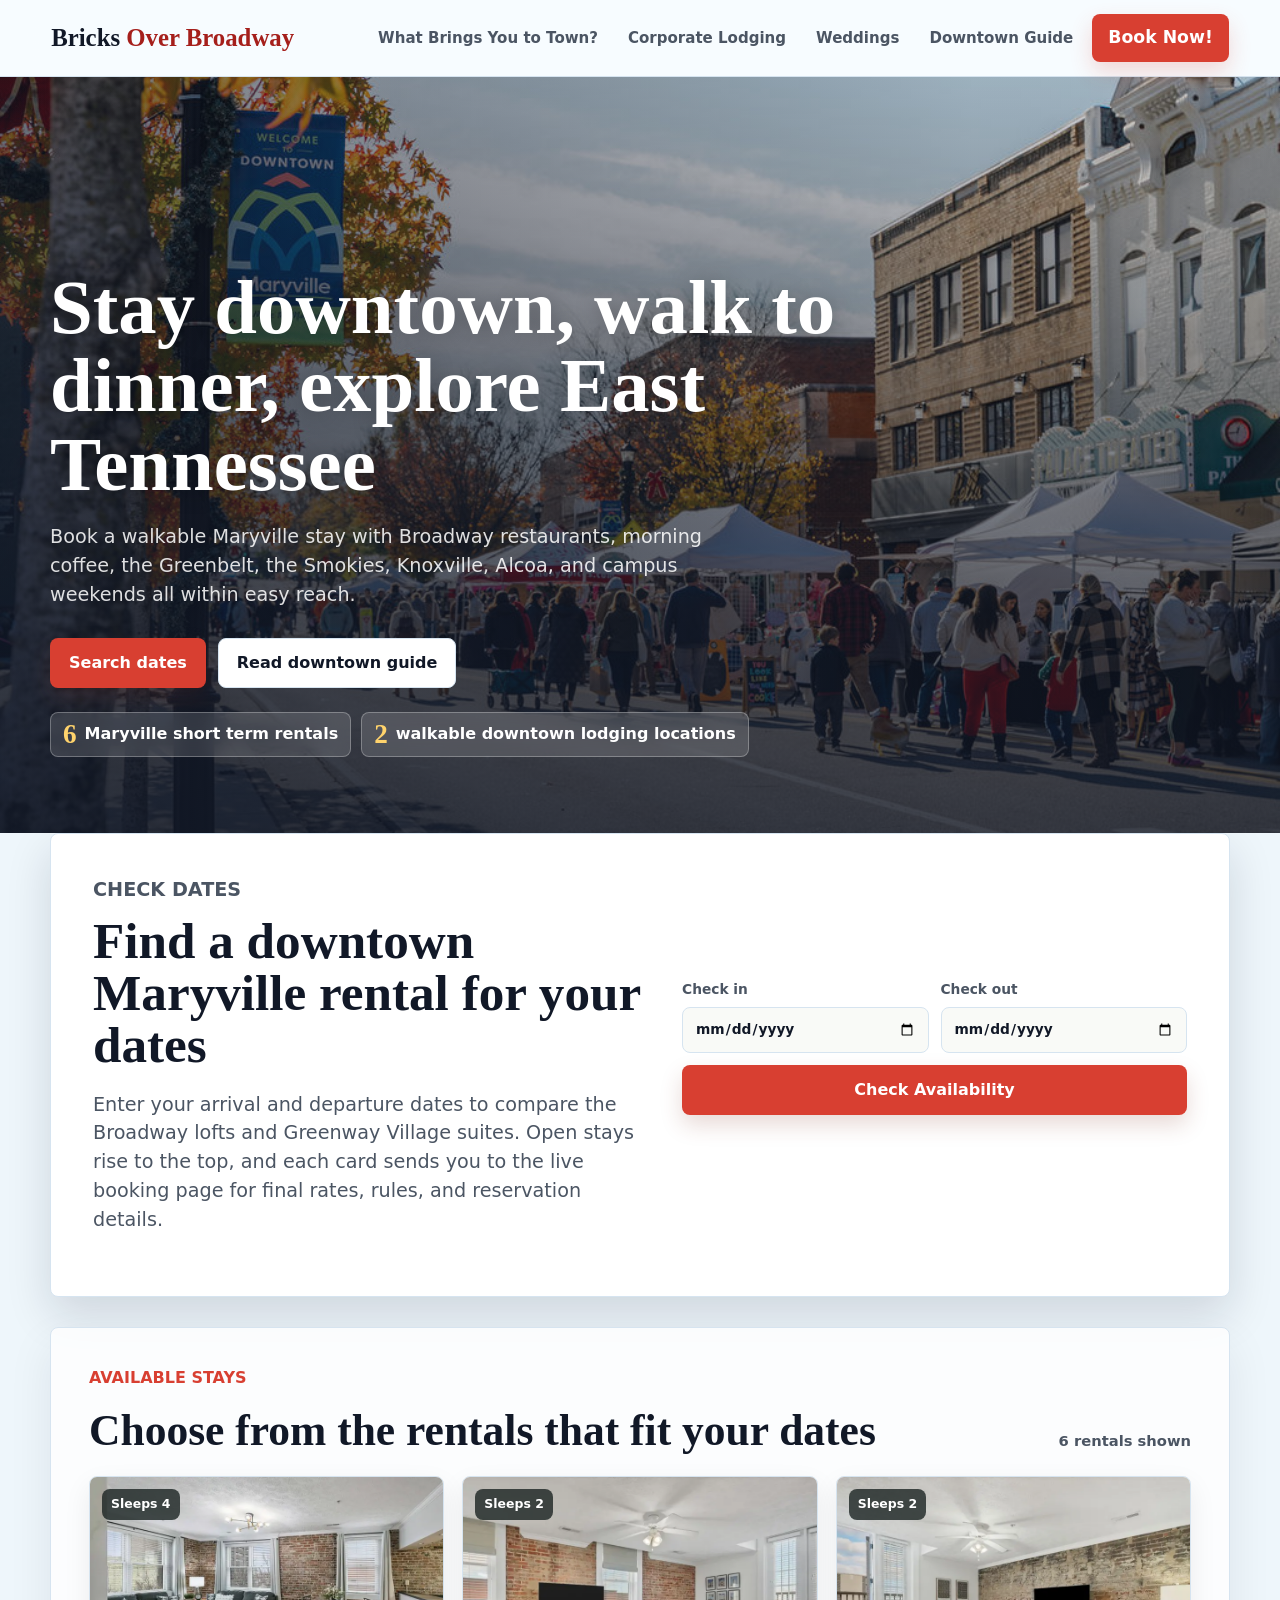
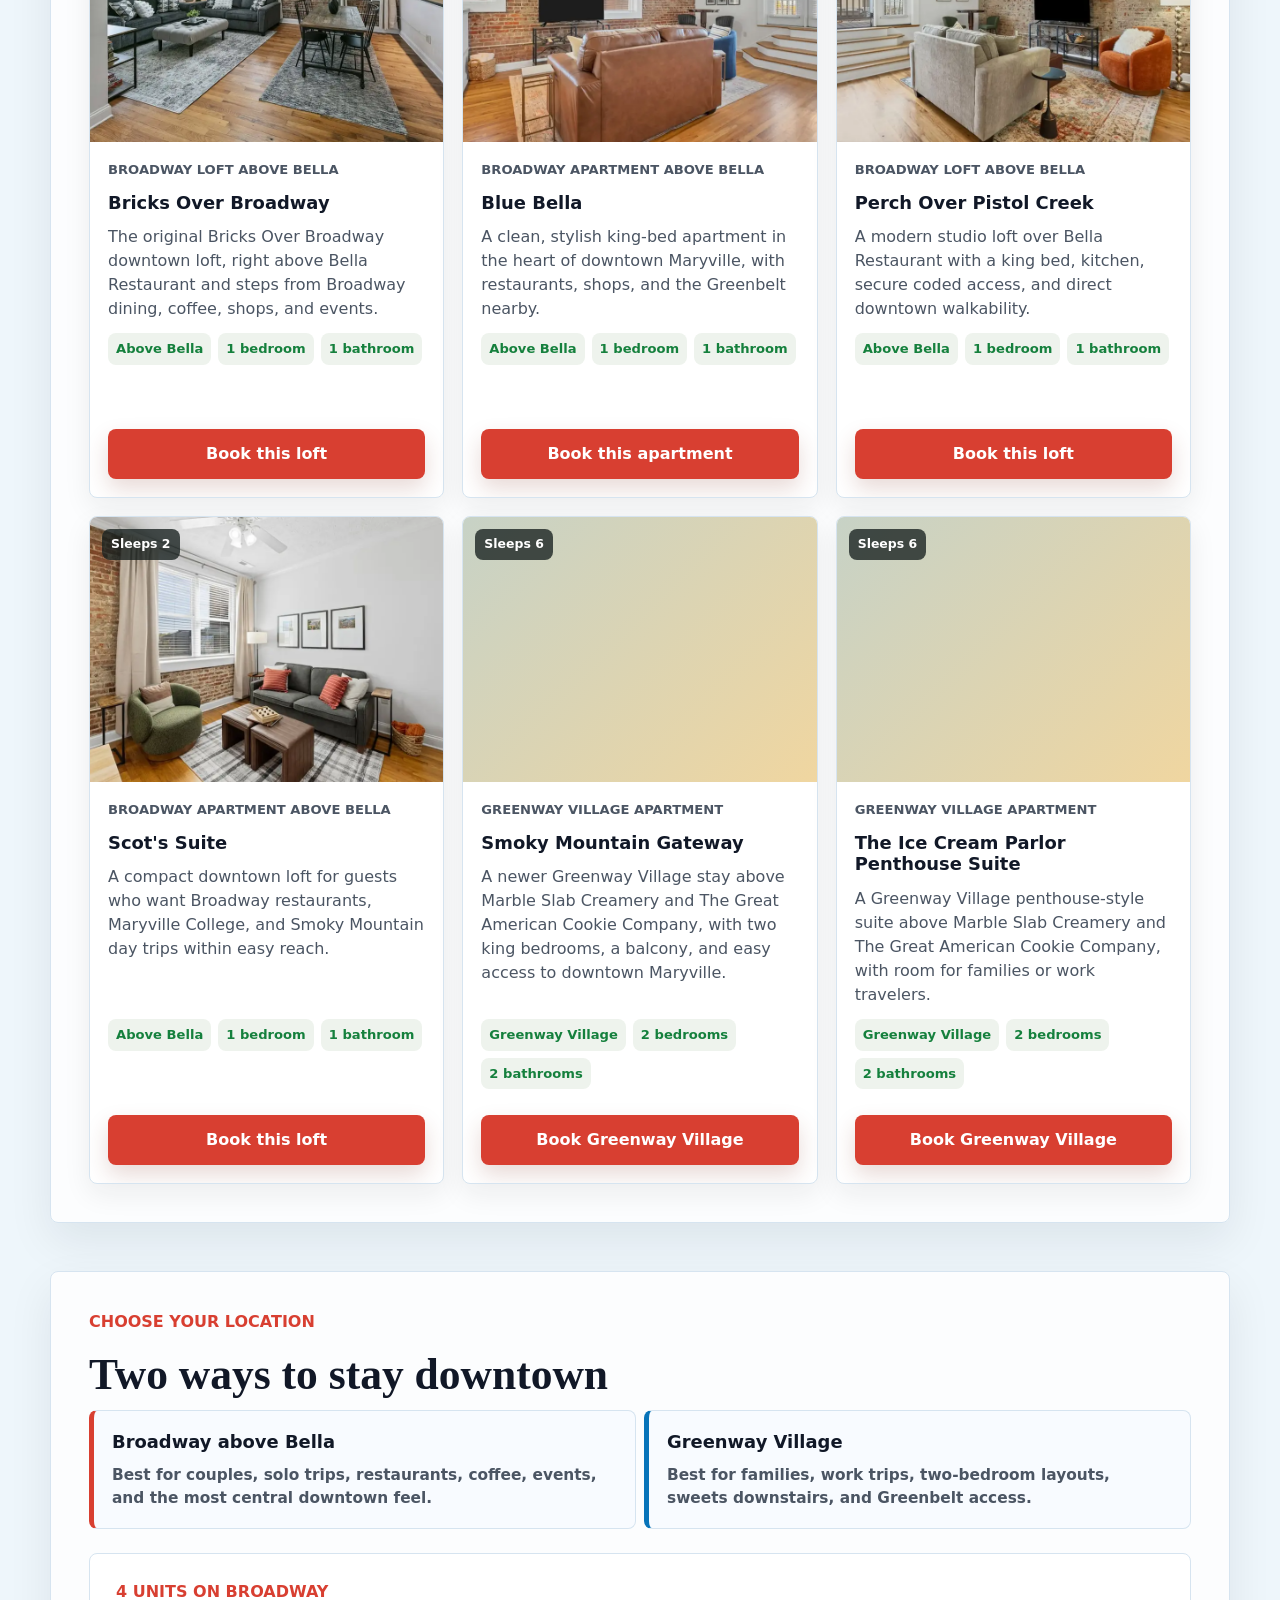
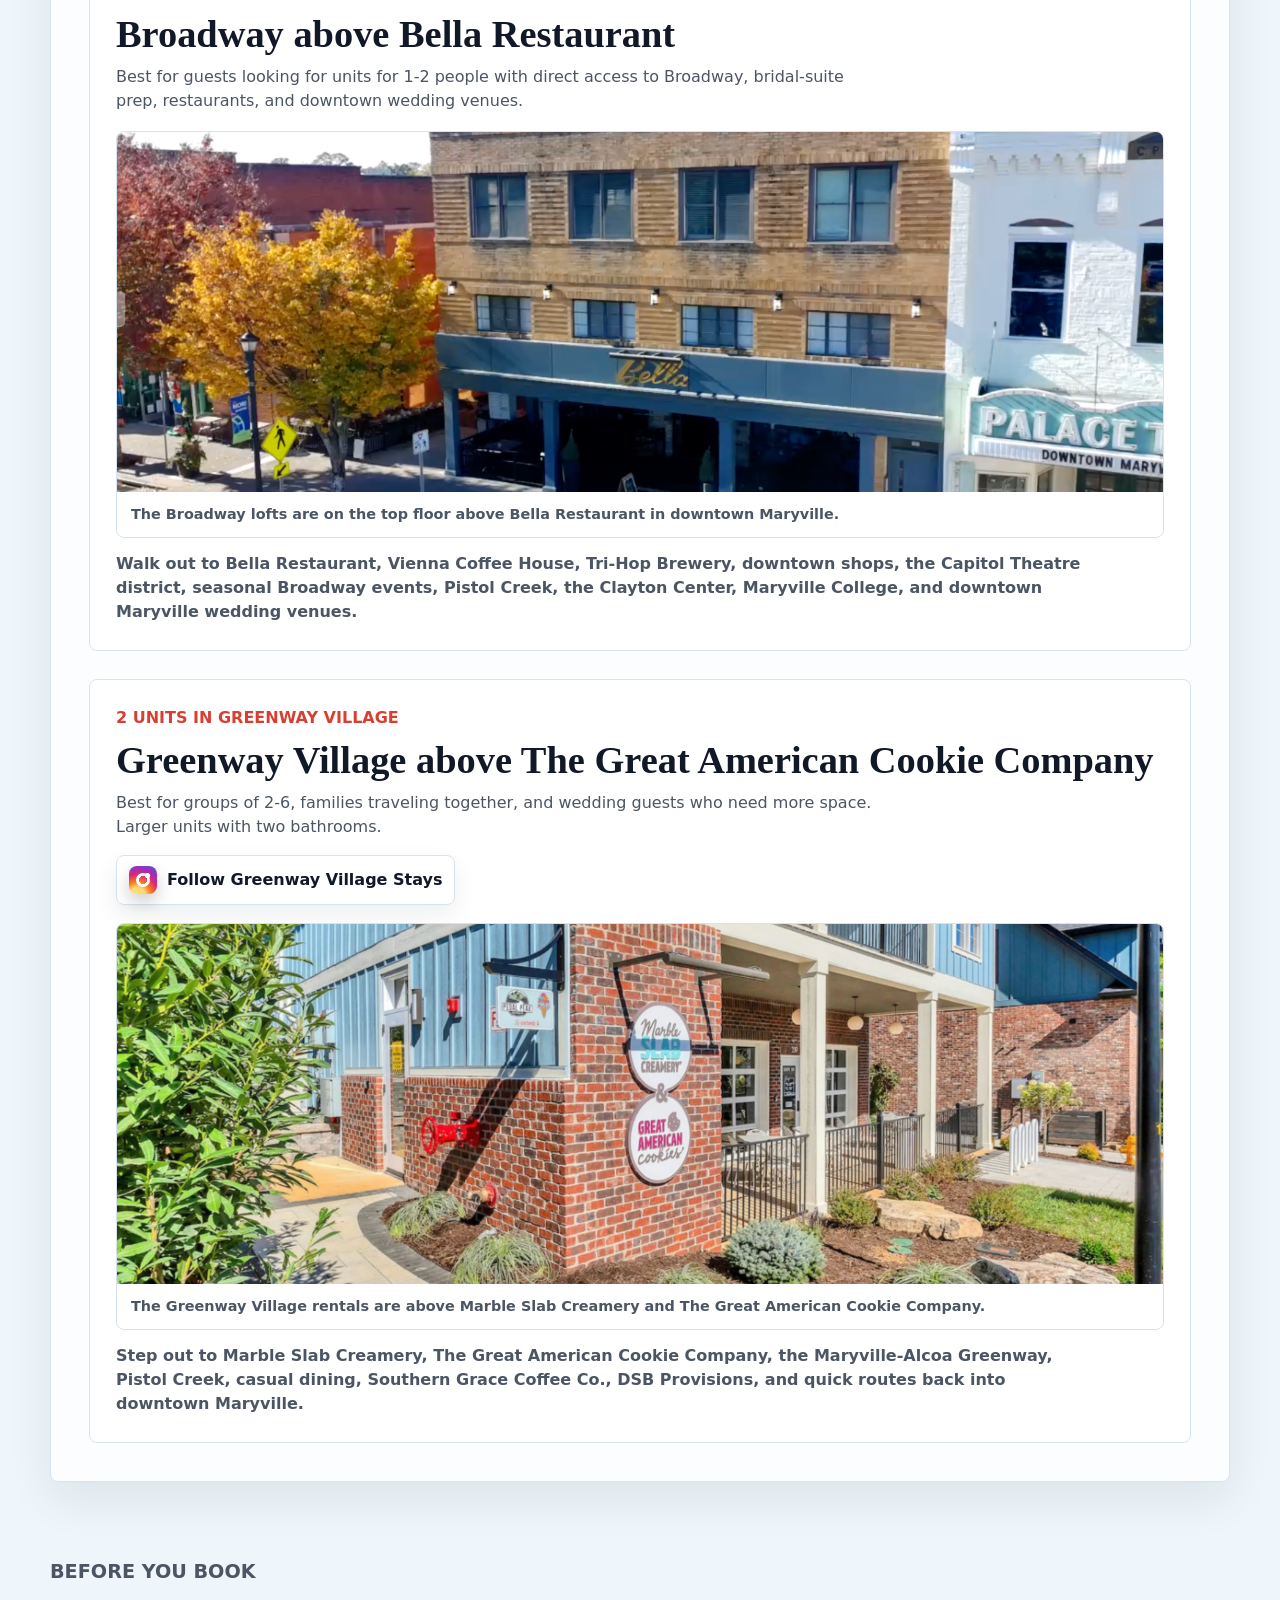
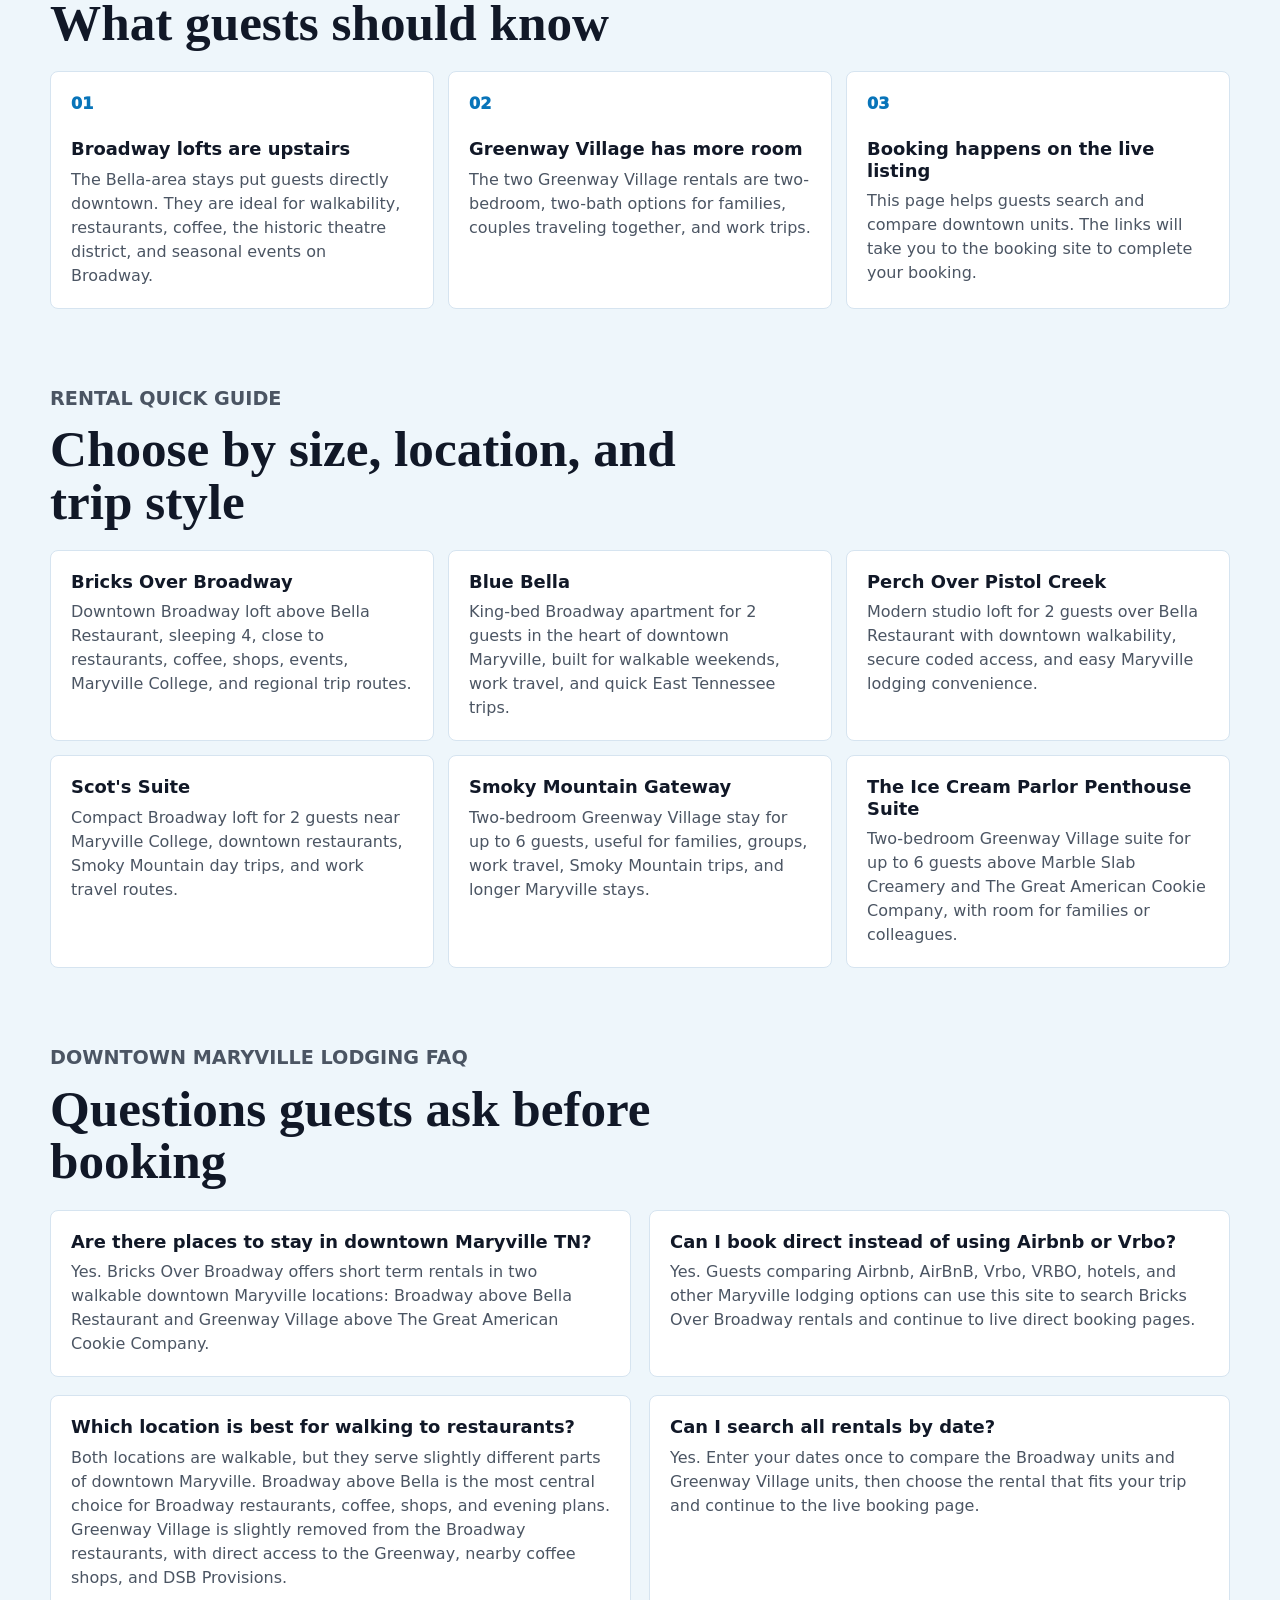
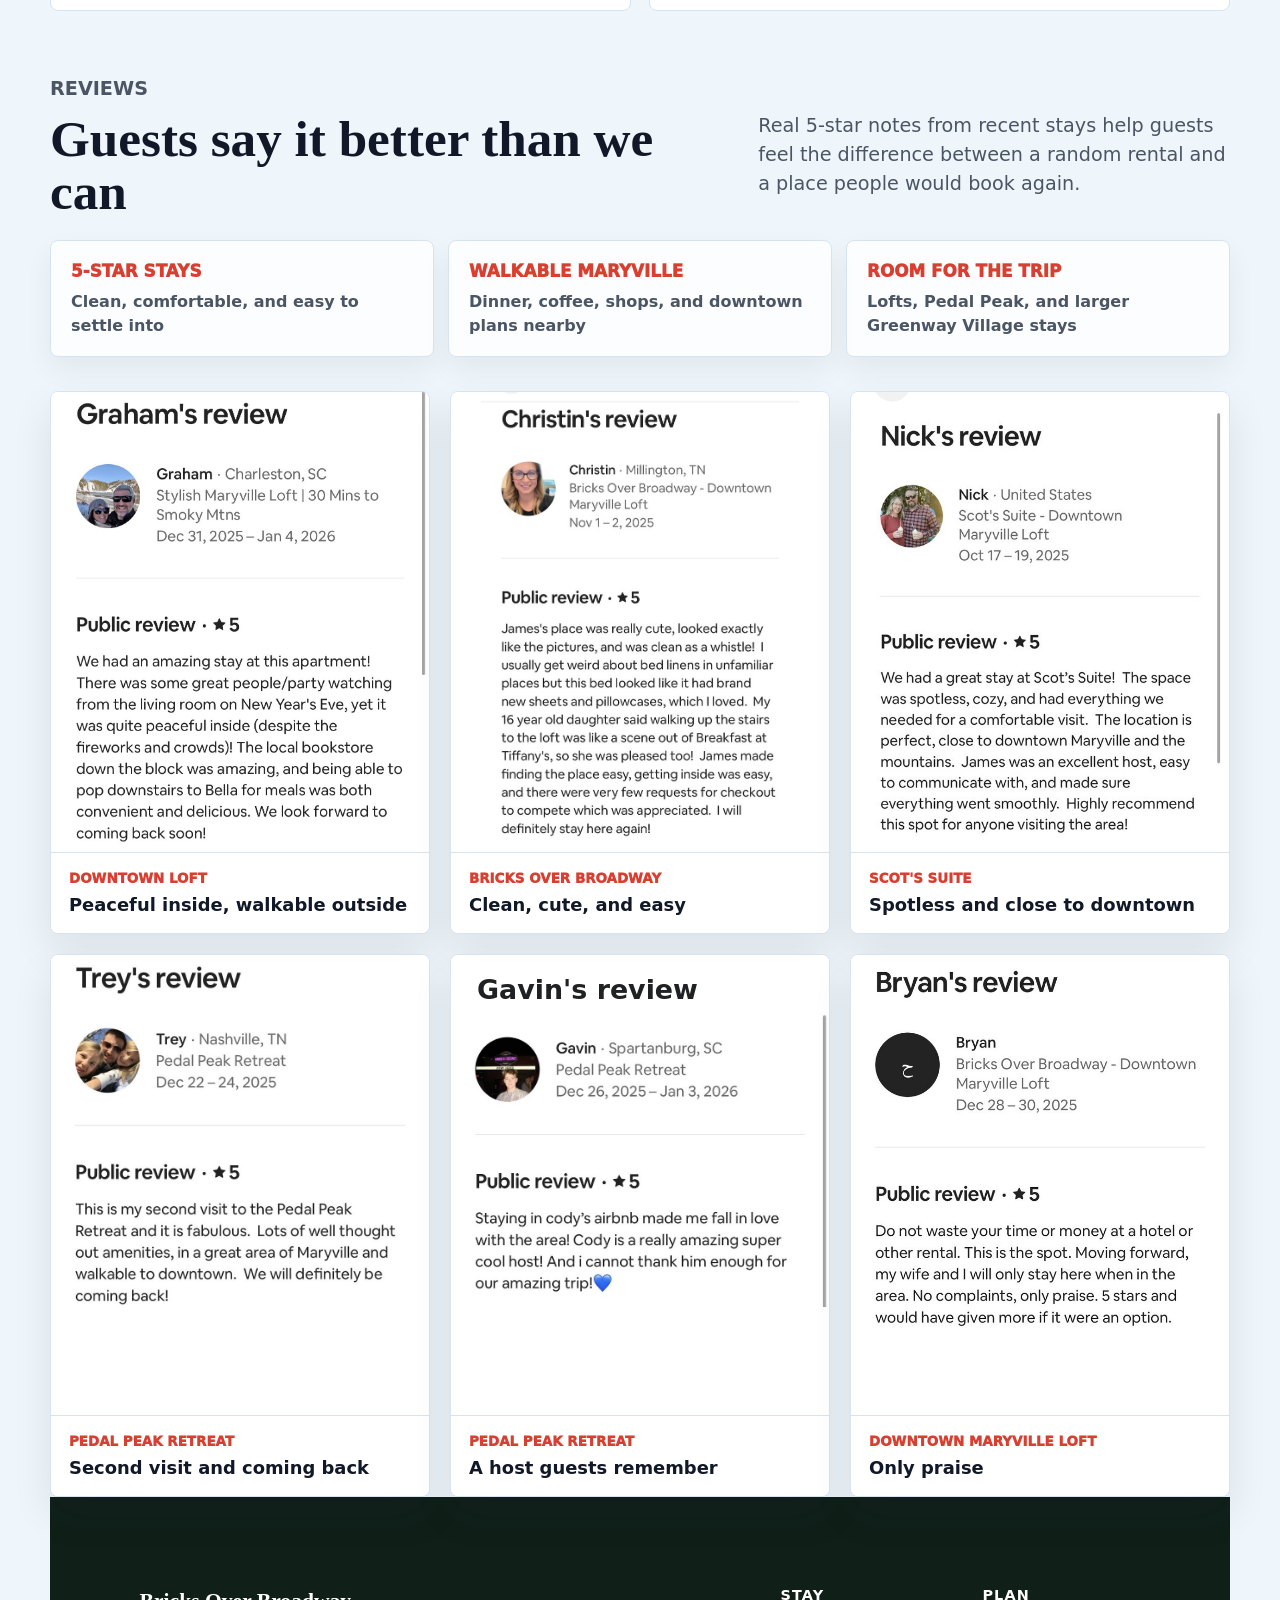
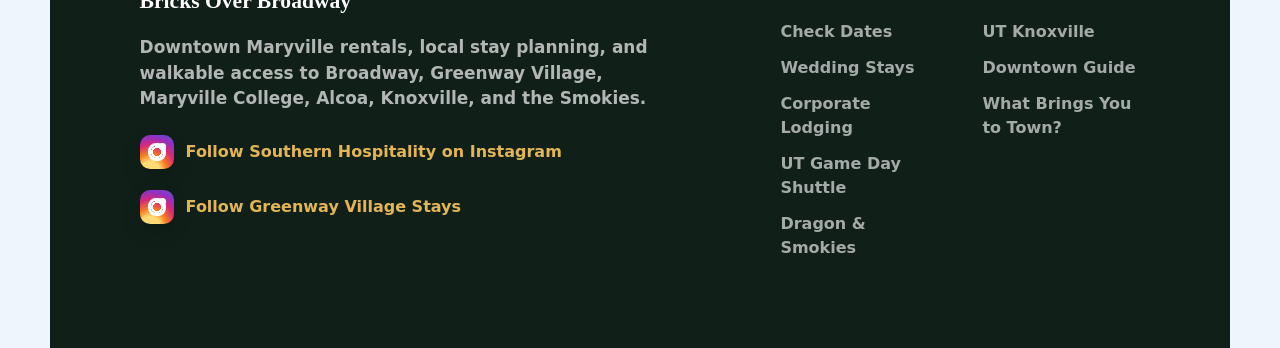
==== commit 8f58864d: "Simplify mobile reviews proof" ====
--- a/index.html
+++ b/index.html
@@ -14,8 +14,70 @@
   <meta property="og:title" content="Places to Stay in Downtown Maryville TN | Bricks Over Broadway" />
   <meta property="og:description" content="Check availability for downtown Maryville lodging in two walkable locations: Broadway above Bella Restaurant and Greenway Village above The Great American Cookie Company." />
   <meta property="og:url" content="https://bricksoverbroadway.com/" />
-  <meta property="og:image" content="https://bricksoverbroadway.com/Assets/maryville-downtown-hero.jpg" />
+  <meta property="og:image" content="https://bricksoverbroadway.com/Assets/bricks-over-broadway-social-share.jpg" />
+  <meta property="og:image:secure_url" content="https://bricksoverbroadway.com/Assets/bricks-over-broadway-social-share.jpg" />
+  <meta property="og:image:type" content="image/jpeg" />
+  <meta property="og:image:width" content="1200" />
+  <meta property="og:image:height" content="630" />
+  <meta name="twitter:card" content="summary_large_image" />
+  <meta name="twitter:title" content="Places to Stay in Downtown Maryville TN | Bricks Over Broadway" />
+  <meta name="twitter:description" content="Check availability for downtown Maryville lodging in two walkable locations near Broadway restaurants and Greenway Village." />
+  <meta name="twitter:image" content="https://bricksoverbroadway.com/Assets/bricks-over-broadway-social-share.jpg" />
   <link rel="stylesheet" href="styles.css?v=fast-preview-20260513" />
+  <script type="application/ld+json">
+  {
+    "@context": "https://schema.org",
+    "@type": "LodgingBusiness",
+    "@id": "https://bricksoverbroadway.com/#lodging-business",
+    "name": "Bricks Over Broadway",
+    "url": "https://bricksoverbroadway.com/",
+    "image": "https://bricksoverbroadway.com/Assets/bricks-over-broadway-social-share.jpg",
+    "description": "Walkable downtown Maryville vacation rentals and short-term lodging above Bella Restaurant near Broadway restaurants, the Greenway, Maryville College, Alcoa, Knoxville, the Smoky Mountains, and Tail of the Dragon.",
+    "telephone": "+1-865-254-4167",
+    "address": {
+      "@type": "PostalAddress",
+      "streetAddress": "121 W Broadway Ave D",
+      "addressLocality": "Maryville",
+      "addressRegion": "TN",
+      "postalCode": "37801",
+      "addressCountry": "US"
+    },
+    "hasMap": "https://www.google.com/maps/search/?api=1&query=121%20W%20Broadway%20Ave%20D%2C%20Maryville%2C%20TN%2037801",
+    "openingHoursSpecification": [
+      {
+        "@type": "OpeningHoursSpecification",
+        "dayOfWeek": [
+          "Monday",
+          "Tuesday",
+          "Wednesday",
+          "Thursday",
+          "Friday",
+          "Saturday",
+          "Sunday"
+        ],
+        "opens": "00:00",
+        "closes": "23:59"
+      }
+    ],
+    "areaServed": [
+      {"@type": "City", "name": "Maryville"},
+      {"@type": "City", "name": "Alcoa"},
+      {"@type": "City", "name": "Knoxville"},
+      {"@type": "AdministrativeArea", "name": "Blount County"},
+      {"@type": "Place", "name": "Great Smoky Mountains"},
+      {"@type": "Place", "name": "Tail of the Dragon"}
+    ],
+    "makesOffer": [
+      {"@type": "Offer", "name": "Downtown Maryville vacation rentals"},
+      {"@type": "Offer", "name": "Short-term lodging"},
+      {"@type": "Offer", "name": "Extended stay lodging"},
+      {"@type": "Offer", "name": "Corporate lodging"},
+      {"@type": "Offer", "name": "Wedding guest lodging"},
+      {"@type": "Offer", "name": "UT game weekend lodging"},
+      {"@type": "Offer", "name": "Tail of the Dragon lodging"}
+    ]
+  }
+  </script>
   <script type="application/ld+json">
   {
     "@context": "https://schema.org",
@@ -94,6 +156,22 @@
       <a href="downtown-guide.html">Downtown Guide</a>
       <a class="nav__cta" href="#availability">Book Now!</a>
     </div>
+    <a class="nav__mobile-cta" href="#availability">Book Now!</a>
+    <details class="nav__menu">
+      <summary aria-label="Open navigation menu">
+        <span></span>
+        <span></span>
+        <span></span>
+      </summary>
+      <div class="nav__menu-panel">
+        <a href="what-brings-you-to-town.html">What Brings You to Town?</a>
+        <a href="maryville-work-travel-lodging.html">Corporate Lodging</a>
+        <a href="maryville-wedding-venues-bridal-suites.html">Weddings</a>
+        <a href="downtown-guide.html">Downtown Guide</a>
+        <a href="tail-of-the-dragon-smoky-mountains-lodging.html">Tail of the Dragon</a>
+        <a href="ut-football-game-day-shuttle-maryville.html">UT Game Day Shuttle</a>
+      </div>
+    </details>
   </nav>
 
   <header class="booking-hero" id="top">
@@ -237,7 +315,7 @@
       </div>
     </section>
 
-    <section class="section static-rental-summary" aria-labelledby="rental-summary-title">
+    <section class="section static-rental-summary mobile-hidden" aria-labelledby="rental-summary-title">
       <div class="section__heading">
         <div>
           <p class="eyebrow">Rental quick guide</p>
@@ -272,7 +350,7 @@
       </div>
     </section>
 
-    <section class="section booking-faq" aria-labelledby="booking-faq-title">
+    <section class="section booking-faq mobile-hidden" aria-labelledby="booking-faq-title">
       <div class="section__heading">
         <div>
           <p class="eyebrow">Downtown Maryville lodging FAQ</p>
@@ -319,6 +397,24 @@
         <article>
           <strong>Room for the trip</strong>
           <span>Lofts, Pedal Peak, and larger Greenway Village stays</span>
+        </article>
+      </div>
+      <div class="mobile-review-pill" aria-label="5-star guest reviews">5-Star Reviews</div>
+      <div class="mobile-review-list" aria-label="Guest review highlights">
+        <article>
+          <span>Graham · Charleston, SC</span>
+          <strong>5-star stay</strong>
+          <p>We had an amazing stay at this apartment. The local bookstore down the block was amazing, and being able to pop downstairs to Bella for meals was convenient and delicious.</p>
+        </article>
+        <article>
+          <span>Christin · Millington, TN</span>
+          <strong>5-star stay</strong>
+          <p>James's place was really cute, looked exactly like the pictures, and was clean as a whistle. I will definitely stay here again.</p>
+        </article>
+        <article>
+          <span>Nick · United States</span>
+          <strong>5-star stay</strong>
+          <p>We had a great stay at Scot's Suite. The space was spotless, cozy, and close to downtown Maryville and the mountains.</p>
         </article>
       </div>
       <div class="review-card-grid">
--- a/styles.css
+++ b/styles.css
@@ -106,6 +106,11 @@
   box-shadow: 0 10px 22px rgba(216, 63, 49, 0.2);
 }
 
+.nav__mobile-cta,
+.nav__menu {
+  display: none;
+}
+
 .hero {
   min-height: 64vh;
   display: grid;
@@ -1572,6 +1577,14 @@
   margin-top: 6px;
   color: var(--muted);
   font-weight: 750;
+}
+
+.mobile-review-list {
+  display: none;
+}
+
+.mobile-review-pill {
+  display: none;
 }
 
 .review-card-grid {
@@ -2733,14 +2746,104 @@
 
 @media (max-width: 920px) {
   .nav {
-    align-items: flex-start;
-    flex-direction: column;
+    align-items: center;
+    display: grid;
+    grid-template-columns: minmax(0, 1fr) auto auto;
+    gap: 8px;
+    padding: 10px 14px;
   }
 
   .nav__links {
-    width: 100%;
-    overflow-x: auto;
-    padding-bottom: 4px;
+    display: none;
+  }
+
+  .nav__logo {
+    min-width: 0;
+    max-width: none;
+    font-size: clamp(1rem, 4.8vw, 1.34rem);
+    overflow: hidden;
+    text-overflow: ellipsis;
+  }
+
+  .nav__mobile-cta {
+    display: inline-flex;
+    align-items: center;
+    justify-content: center;
+    min-height: 44px;
+    width: 80px;
+    padding: 9px 10px;
+    color: var(--white);
+    background: var(--brick);
+    border-radius: 8px;
+    font-size: 0.95rem;
+    font-weight: 900;
+    line-height: 1;
+    text-decoration: none;
+    box-shadow: 0 8px 18px rgba(216, 63, 49, 0.22);
+  }
+
+  .nav__menu {
+    position: relative;
+    display: block;
+  }
+
+  .nav__menu summary {
+    display: grid;
+    width: 44px;
+    height: 44px;
+    place-items: center;
+    gap: 4px;
+    padding: 10px;
+    background: var(--white);
+    border: 1px solid var(--line);
+    border-radius: 8px;
+    box-shadow: 0 8px 18px rgba(17, 24, 39, 0.08);
+    cursor: pointer;
+    list-style: none;
+  }
+
+  .nav__menu summary::-webkit-details-marker {
+    display: none;
+  }
+
+  .nav__menu summary span {
+    display: block;
+    width: 20px;
+    height: 2px;
+    background: var(--ink);
+    border-radius: 999px;
+  }
+
+  .nav__menu-panel {
+    position: absolute;
+    top: calc(100% + 10px);
+    right: 0;
+    z-index: 40;
+    display: grid;
+    width: min(82vw, 330px);
+    padding: 10px;
+    background: var(--white);
+    border: 1px solid var(--line);
+    border-radius: 8px;
+    box-shadow: var(--shadow);
+  }
+
+  .nav__menu-panel a {
+    padding: 12px 10px;
+    color: var(--ink);
+    border-radius: 6px;
+    font-size: 0.98rem;
+    font-weight: 850;
+    text-decoration: none;
+  }
+
+  .nav__menu-panel a + a {
+    border-top: 1px solid rgba(214, 228, 240, 0.85);
+  }
+
+  .nav__menu-panel a:hover {
+    color: var(--brick);
+    background: #f8fcff;
   }
 
   .hero,
@@ -2872,13 +2975,24 @@
 }
 
 @media (max-width: 640px) {
-  .nav__links {
-    gap: 14px;
-    font-size: 0.88rem;
-  }
-
-  .nav__cta {
-    padding: 9px 11px;
+  .nav {
+    padding-inline: 10px;
+  }
+
+  .nav__logo {
+    font-size: clamp(0.96rem, 4.6vw, 1.18rem);
+  }
+
+  .nav__mobile-cta {
+    min-height: 40px;
+    width: 72px;
+    padding: 8px 8px;
+    font-size: 0.78rem;
+  }
+
+  .nav__menu summary {
+    width: 40px;
+    height: 40px;
   }
 
   .hero {
@@ -2896,107 +3010,295 @@
   }
 
   .availability__form,
+  .game-day-flow,
+  .faq-list,
+  .visit-reasons__panel,
+  .guide-directory__grid,
+  .active-guide__grid {
+    grid-template-columns: 1fr;
+  }
+
+  .review-card--wide {
+    grid-row: auto;
+  }
+
+  .review-card {
+    grid-template-rows: minmax(0, 520px) auto;
+  }
+
+  .visit-reasons__image {
+    min-height: 230px;
+  }
+
+  .active-card img {
+    height: 210px;
+  }
+
+  .shuttle-note {
+    grid-template-columns: 1fr;
+  }
+
+  .review-feature__image img {
+    max-height: 520px;
+  }
+
+  .industry-feature {
+    padding: 18px;
+  }
+
+  .industry-feature figure img {
+    min-height: 240px;
+  }
+
+  .landing-hero--work .landing-hero__content {
+    width: min(100% - 24px, 520px);
+  }
+
+  .landing-hero--work h1 {
+    font-size: clamp(2.2rem, 12vw, 3.4rem);
+  }
+
+  .landing-hero--work .hero__actions {
+    width: 100%;
+  }
+
+  .guide-jumpbar {
+    top: 122px;
+  }
+
+  .guide-collage {
+    grid-template-columns: 1fr;
+    min-height: auto;
+  }
+
+  .guide-collage__main {
+    grid-row: auto;
+  }
+
+  .guide-collage figure {
+    min-height: 220px;
+  }
+
+  .plan-showcase__image {
+    min-height: 230px;
+  }
+
+  #listingCount {
+    width: 100%;
+    margin-left: 0;
+  }
+
+  .footer {
+    align-items: flex-start;
+    grid-template-columns: 1fr;
+  }
+
+  .booking-hero__panel div {
+    grid-template-columns: 56px 1fr;
+  }
+
+  .booking-hero__panel strong {
+    font-size: 2rem;
+  }
+}
+
+@media (max-width: 640px) {
+  .rental-grid,
   .destination-grid,
   .business-reason-grid,
   .pleasure-reason-grid,
-  .rental-grid,
   .reason-grid,
   .itinerary-grid,
-  .game-day-flow,
+  .guide-card-grid,
+  .review-card-grid,
+  .active-guide__grid,
+  .stay-match-grid,
+  .static-rental-summary .guide-list {
+    display: grid;
+    gap: 12px;
+    margin-inline: 0;
+    padding: 0;
+    overflow: visible;
+  }
+
+  .rental-grid,
+  .destination-grid,
+  .business-reason-grid,
+  .pleasure-reason-grid,
+  .reason-grid,
+  .itinerary-grid,
+  .guide-card-grid,
   .industry-stat-grid,
   .intent-choice-grid,
-  .guide-card-grid,
-  .static-rental-summary .guide-list,
-  .faq-list,
   .review-proof,
-  .review-card-grid,
-  .visit-reasons__panel,
-  .guide-directory__grid,
+  .static-rental-summary .guide-list {
+    grid-template-columns: repeat(2, minmax(0, 1fr));
+  }
+
   .active-guide__grid,
   .stay-match-grid {
     grid-template-columns: 1fr;
   }
 
-  .review-card--wide {
-    grid-row: auto;
-  }
-
-  .review-card {
-    grid-template-rows: minmax(0, 520px) auto;
-  }
-
-  .visit-reasons__image {
-    min-height: 230px;
-  }
-
-  .active-card img {
-    height: 210px;
-  }
-
-  .shuttle-note {
-    grid-template-columns: 1fr;
-  }
-
-  .review-feature__image img {
-    max-height: 520px;
-  }
-
-  .industry-feature {
-    padding: 18px;
-  }
-
-  .industry-feature figure img {
-    min-height: 240px;
-  }
-
-  .landing-hero--work .landing-hero__content {
-    width: min(100% - 24px, 520px);
-  }
-
-  .landing-hero--work h1 {
-    font-size: clamp(2.2rem, 12vw, 3.4rem);
-  }
-
-  .landing-hero--work .hero__actions {
-    width: 100%;
-  }
-
-  .guide-jumpbar {
-    top: 122px;
-  }
-
-  .guide-collage {
-    grid-template-columns: 1fr;
-    min-height: auto;
-  }
-
-  .guide-collage__main {
-    grid-row: auto;
-  }
-
-  .guide-collage figure {
-    min-height: 220px;
-  }
-
-  .plan-showcase__image {
-    min-height: 230px;
-  }
-
-  #listingCount {
-    width: 100%;
-    margin-left: 0;
-  }
-
-  .footer {
-    align-items: flex-start;
-    grid-template-columns: 1fr;
-  }
-
-  .booking-hero__panel div {
-    grid-template-columns: 56px 1fr;
-  }
-
-  .booking-hero__panel strong {
-    font-size: 2rem;
-  }
-}
+  .mobile-hidden {
+    display: none !important;
+  }
+
+  .rental-grid--two,
+  .rental-grid--four,
+  .rental-grid--results {
+    grid-template-columns: repeat(2, minmax(0, 1fr));
+  }
+
+  .rental-card {
+    box-shadow: 0 8px 20px rgba(24, 32, 31, 0.07);
+  }
+
+  .rental-card__body {
+    gap: 8px;
+    padding: 12px;
+  }
+
+  .rental-card__body h3 {
+    font-size: 0.98rem;
+    line-height: 1.15;
+  }
+
+  .rental-card__meta {
+    font-size: 0.68rem;
+  }
+
+  .rental-card__body p {
+    font-size: 0.82rem;
+    line-height: 1.35;
+  }
+
+  .rental-card__details {
+    min-height: 0;
+    gap: 5px;
+  }
+
+  .rental-card__details span {
+    padding: 4px 6px;
+    font-size: 0.68rem;
+  }
+
+  .rental-card__body .button {
+    min-height: 40px;
+    padding: 9px 8px;
+    font-size: 0.82rem;
+  }
+
+  .badge,
+  .available-pill {
+    top: 8px;
+    left: 8px;
+    padding: 4px 6px;
+    font-size: 0.66rem;
+  }
+
+  .available-pill {
+    left: auto;
+    right: 8px;
+    font-size: 0.8rem;
+  }
+
+  .rental-grid--four .rental-card__body {
+    display: flex;
+    grid-template-rows: none;
+  }
+
+  .industry-stat-grid article,
+  .reason-grid article,
+  .intent-choice-grid a {
+    min-width: 0;
+  }
+
+  .industry-stat-grid strong {
+    font-size: clamp(1.2rem, 6vw, 1.75rem);
+  }
+
+  .business-reason-grid .destination-card,
+  .pleasure-reason-grid .destination-card,
+  .destination-card {
+    grid-template-rows: 120px 1fr;
+  }
+
+  .destination-card div {
+    padding: 12px;
+  }
+
+  .destination-card span {
+    font-size: 0.66rem;
+  }
+
+  .destination-card h3 {
+    font-size: 0.96rem;
+    line-height: 1.15;
+  }
+
+  .destination-card p {
+    font-size: 0.8rem;
+    line-height: 1.35;
+  }
+
+  .destination-card--wedding {
+    grid-template-rows: 150px 1fr;
+  }
+
+  .review-proof,
+  .review-card-grid {
+    display: none;
+  }
+
+  .mobile-review-list {
+    display: grid;
+    gap: 12px;
+  }
+
+  .mobile-review-pill {
+    display: inline-flex;
+    align-items: center;
+    width: fit-content;
+    margin: 0 0 14px;
+    padding: 8px 12px;
+    color: var(--white);
+    background: var(--brick);
+    border-radius: 999px;
+    font-size: 0.84rem;
+    font-weight: 950;
+    text-transform: uppercase;
+    box-shadow: 0 8px 18px rgba(216, 63, 49, 0.18);
+  }
+
+  .mobile-review-list article {
+    padding: 16px;
+    background: var(--white);
+    border: 1px solid var(--line);
+    border-radius: 8px;
+    box-shadow: 0 8px 20px rgba(17, 24, 39, 0.08);
+  }
+
+  .mobile-review-list span {
+    display: block;
+    color: var(--muted);
+    font-size: 0.86rem;
+    font-weight: 800;
+  }
+
+  .mobile-review-list strong {
+    display: block;
+    margin-top: 6px;
+    color: var(--brick);
+    font-size: 1rem;
+    font-weight: 950;
+    text-transform: uppercase;
+  }
+
+  .mobile-review-list p {
+    margin: 8px 0 0;
+    color: var(--ink);
+    font-size: 0.96rem;
+    line-height: 1.45;
+  }
+}
